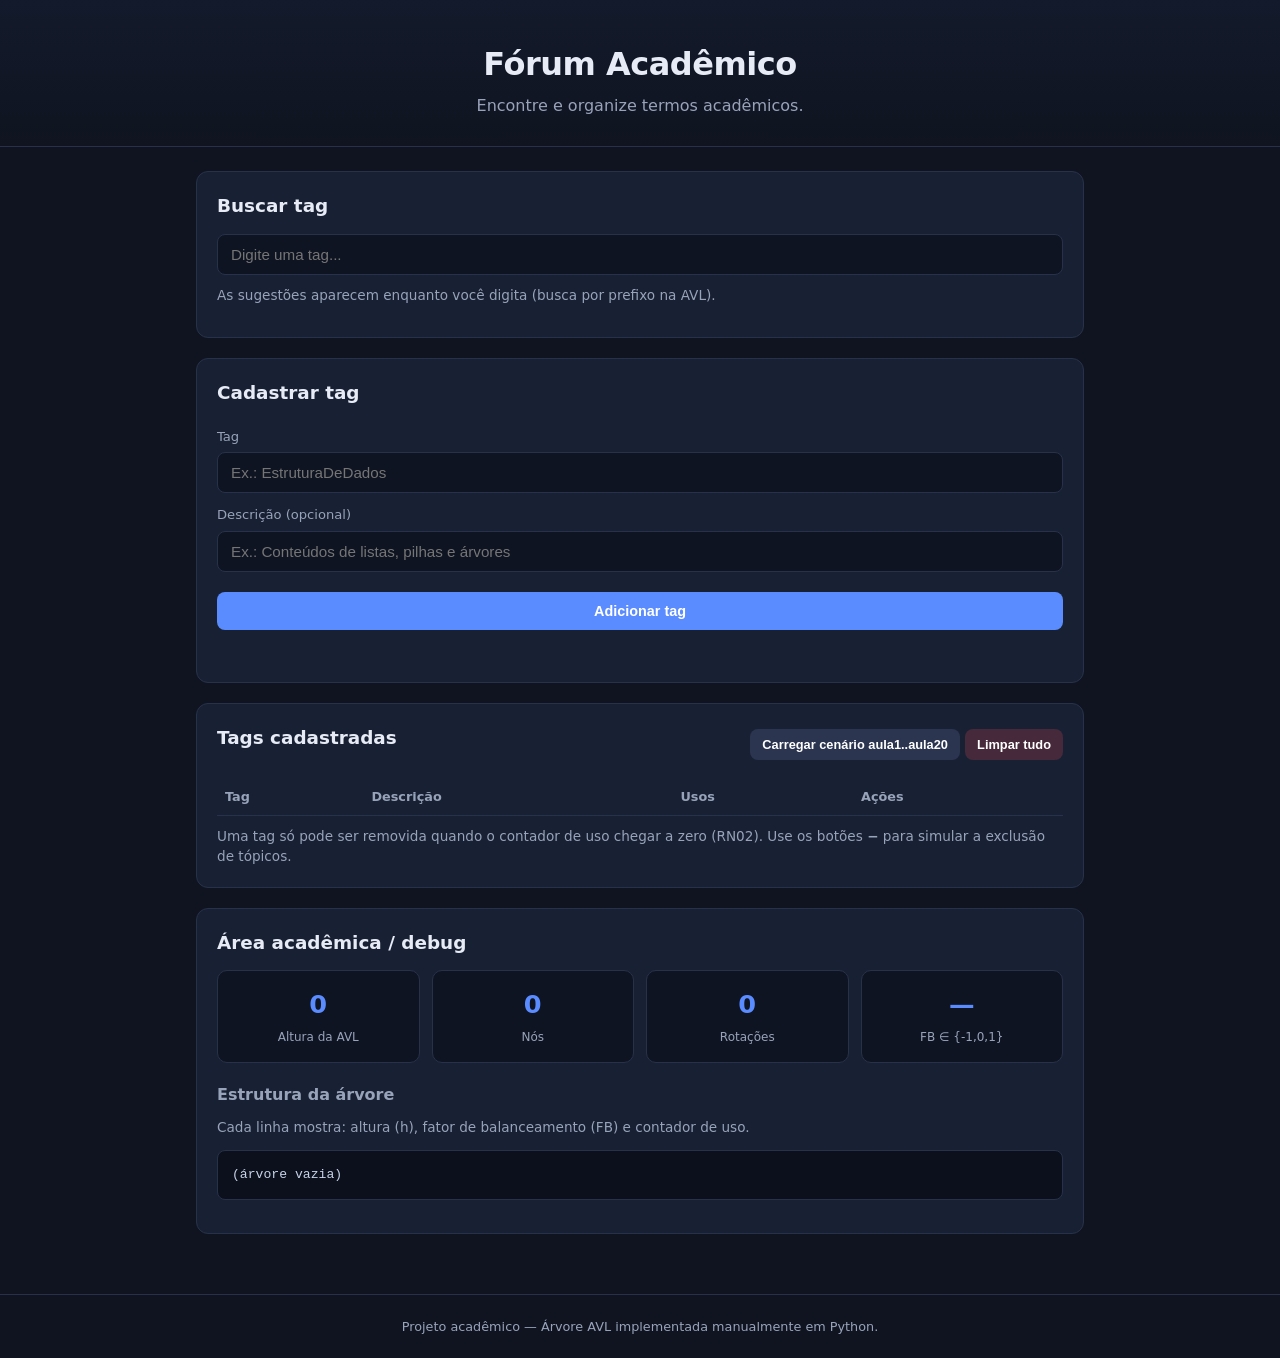
==== frontend/index.html @ 2630b3fe "feat: versão inicial do projeto" ====
<!DOCTYPE html>
<html lang="pt-BR">
<head>
  <meta charset="UTF-8">
  <meta name="viewport" content="width=device-width, initial-scale=1.0">
  <title>Fórum Acadêmico — Dicionário de Tags (AVL)</title>
  <link rel="stylesheet" href="css/style.css">
</head>
<body>

  <header class="cabecalho">
    <h1>Fórum Acadêmico</h1>
    <p class="subtitulo">Encontre e organize termos acadêmicos.</p>
  </header>

  <main class="conteudo">

    <!-- ===================== BUSCA / AUTOCOMPLETAÇÃO (RF05) ===================== -->
    <section class="cartao">
      <h2>Buscar tag</h2>
      <div class="campo-busca">
        <input type="text" id="campo-busca" placeholder="Digite uma tag..." autocomplete="off">
        <ul id="sugestoes" class="sugestoes"></ul>
      </div>
      <p class="dica">As sugestões aparecem enquanto você digita (busca por prefixo na AVL).</p>
      <div id="resultado-busca" class="resultado"></div>
    </section>

    <!-- ===================== CADASTRO (RF01) ===================== -->
    <section class="cartao">
      <h2>Cadastrar tag</h2>
      <div class="formulario">
        <label for="campo-tag">Tag</label>
        <input type="text" id="campo-tag" placeholder="Ex.: EstruturaDeDados">

        <label for="campo-descricao">Descrição (opcional)</label>
        <input type="text" id="campo-descricao" placeholder="Ex.: Conteúdos de listas, pilhas e árvores">

        <button id="btn-adicionar">Adicionar tag</button>
      </div>
      <div id="aviso" class="aviso"></div>
    </section>

    <!-- ===================== LISTAGEM (RF06 / RF07) ===================== -->
    <section class="cartao">
      <div class="linha-titulo">
        <h2>Tags cadastradas</h2>
        <div class="botoes-demo">
          <button id="btn-cenario" class="secundario">Carregar cenário aula1..aula20</button>
          <button id="btn-limpar" class="perigo-suave">Limpar tudo</button>
        </div>
      </div>
      <table class="tabela">
        <thead>
          <tr>
            <th>Tag</th>
            <th>Descrição</th>
            <th>Usos</th>
            <th>Ações</th>
          </tr>
        </thead>
        <tbody id="corpo-tabela"></tbody>
      </table>
      <p class="dica">
        Uma tag só pode ser removida quando o contador de uso chegar a zero (RN02).
        Use os botões <strong>−</strong> para simular a exclusão de tópicos.
      </p>
    </section>

    <!-- ===================== ÁREA ACADÊMICA / DEBUG (RF09 / RF10) ===================== -->
    <section class="cartao debug">
      <h2>Área acadêmica / debug</h2>

      <div class="metricas">
        <div class="metrica"><span id="m-altura">0</span><small>Altura da AVL</small></div>
        <div class="metrica"><span id="m-nos">0</span><small>Nós</small></div>
        <div class="metrica"><span id="m-rotacoes">0</span><small>Rotações</small></div>
        <div class="metrica"><span id="m-balanceada">—</span><small>FB ∈ {-1,0,1}</small></div>
      </div>

      <h3>Estrutura da árvore</h3>
      <p class="dica">Cada linha mostra: altura (h), fator de balanceamento (FB) e contador de uso.</p>
      <pre id="arvore" class="arvore">(árvore vazia)</pre>
    </section>

  </main>

  <footer class="rodape">
    Projeto acadêmico — Árvore AVL implementada manualmente em Python.
  </footer>

  <script src="js/app.js"></script>
</body>
</html>
---- frontend/css/style.css ----
/* =========================================================================
   style.css — visual simples e moderno, sem framework.
   Mantido propositalmente em CSS puro para ser fácil de ler e modificar.
   ========================================================================= */

:root {
  --fundo: #0f1420;
  --cartao: #182033;
  --borda: #27324a;
  --texto: #e6ebf5;
  --texto-suave: #98a3ba;
  --destaque: #5b8cff;
  --ok: #3fbf7f;
  --alerta: #ffb65c;
  --erro: #ff6b6b;
}

* { box-sizing: border-box; }

body {
  margin: 0;
  background: var(--fundo);
  color: var(--texto);
  font-family: "Segoe UI", system-ui, -apple-system, Arial, sans-serif;
  line-height: 1.5;
}

/* ---------------- Cabeçalho ---------------- */
.cabecalho {
  padding: 40px 24px 28px;
  text-align: center;
  border-bottom: 1px solid var(--borda);
  background: linear-gradient(180deg, #131a2b, #0f1420);
}
.cabecalho h1 { margin: 0; font-size: 2rem; letter-spacing: -0.5px; }
.subtitulo { margin: 6px 0 0; color: var(--texto-suave); }

/* ---------------- Layout ---------------- */
.conteudo {
  max-width: 920px;
  margin: 0 auto;
  padding: 24px 16px 60px;
  display: flex;
  flex-direction: column;
  gap: 20px;
}

.cartao {
  background: var(--cartao);
  border: 1px solid var(--borda);
  border-radius: 12px;
  padding: 20px;
}
.cartao h2 { margin: 0 0 14px; font-size: 1.15rem; }
.cartao h3 { margin: 20px 0 6px; font-size: 1rem; color: var(--texto-suave); }

.linha-titulo {
  display: flex;
  justify-content: space-between;
  align-items: center;
  flex-wrap: wrap;
  gap: 10px;
}

.dica { color: var(--texto-suave); font-size: 0.85rem; margin: 10px 0 0; }

/* ---------------- Campos ---------------- */
input[type="text"] {
  width: 100%;
  padding: 11px 13px;
  border-radius: 8px;
  border: 1px solid var(--borda);
  background: #0e1422;
  color: var(--texto);
  font-size: 0.95rem;
}
input[type="text"]:focus { outline: 2px solid var(--destaque); border-color: transparent; }

.formulario { display: flex; flex-direction: column; gap: 6px; }
.formulario label { font-size: 0.82rem; color: var(--texto-suave); margin-top: 6px; }

button {
  margin-top: 14px;
  padding: 11px 16px;
  border: none;
  border-radius: 8px;
  background: var(--destaque);
  color: #fff;
  font-weight: 600;
  font-size: 0.9rem;
  cursor: pointer;
}
button:hover { filter: brightness(1.1); }
button.secundario { background: #2b3550; }
button.perigo-suave { background: #46293a; }

.botoes-demo button { margin-top: 0; font-size: 0.8rem; padding: 8px 12px; }

/* ---------------- Autocompletação ---------------- */
.campo-busca { position: relative; }

.sugestoes {
  list-style: none;
  margin: 4px 0 0;
  padding: 0;
  position: absolute;
  width: 100%;
  background: #0e1422;
  border: 1px solid var(--borda);
  border-radius: 8px;
  max-height: 240px;
  overflow-y: auto;
  z-index: 10;
  display: none;
}
.sugestoes.visivel { display: block; }
.sugestoes li {
  padding: 10px 13px;
  cursor: pointer;
  border-bottom: 1px solid #141b2c;
  font-size: 0.9rem;
}
.sugestoes li:last-child { border-bottom: none; }
.sugestoes li:hover { background: #1b2540; }
.sugestoes .contador { float: right; color: var(--texto-suave); font-size: 0.8rem; }

.resultado { margin-top: 12px; font-size: 0.9rem; }

/* ---------------- Tabela ---------------- */
.tabela { width: 100%; border-collapse: collapse; margin-top: 12px; font-size: 0.9rem; }
.tabela th, .tabela td {
  text-align: left;
  padding: 9px 8px;
  border-bottom: 1px solid var(--borda);
}
.tabela th { color: var(--texto-suave); font-weight: 600; font-size: 0.8rem; }
.tabela .acoes button {
  margin: 0 3px 0 0;
  padding: 4px 9px;
  font-size: 0.78rem;
  background: #243050;
}
.tabela .acoes .remover { background: #4a2233; }

/* ---------------- Debug ---------------- */
.metricas { display: flex; gap: 12px; flex-wrap: wrap; }
.metrica {
  flex: 1;
  min-width: 110px;
  background: #0e1422;
  border: 1px solid var(--borda);
  border-radius: 10px;
  padding: 14px;
  text-align: center;
}
.metrica span { display: block; font-size: 1.6rem; font-weight: 700; color: var(--destaque); }
.metrica small { color: var(--texto-suave); font-size: 0.75rem; }

.arvore {
  background: #0b101c;
  border: 1px solid var(--borda);
  border-radius: 8px;
  padding: 14px;
  overflow-x: auto;
  font-family: "Consolas", "Courier New", monospace;
  font-size: 0.82rem;
  color: #c8d3e8;
  white-space: pre;
  max-height: 420px;
}

/* ---------------- Avisos ---------------- */
.aviso { margin-top: 12px; font-size: 0.88rem; min-height: 20px; }
.aviso.ok { color: var(--ok); }
.aviso.erro { color: var(--erro); }
.aviso.info { color: var(--alerta); }

.rodape {
  text-align: center;
  padding: 22px;
  color: var(--texto-suave);
  font-size: 0.8rem;
  border-top: 1px solid var(--borda);
}
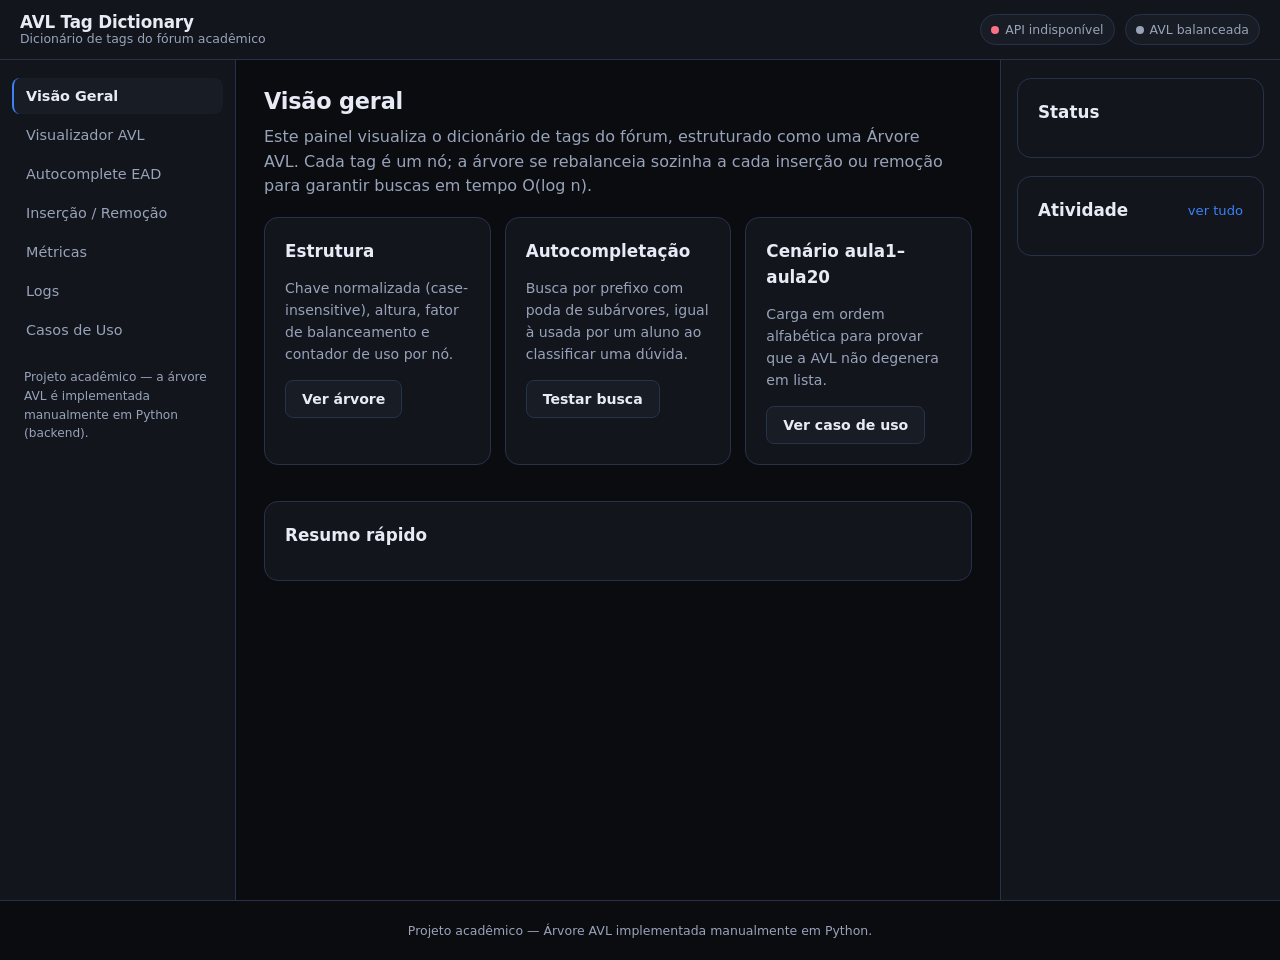
==== commit 2a128b13: "estado antes das melhorias visuais" ====
--- a/frontend/index.html
+++ b/frontend/index.html
@@ -3,92 +3,270 @@
 <head>
   <meta charset="UTF-8">
   <meta name="viewport" content="width=device-width, initial-scale=1.0">
-  <title>Fórum Acadêmico — Dicionário de Tags (AVL)</title>
+  <title>AVL Tag Dictionary — Fórum Acadêmico</title>
   <link rel="stylesheet" href="css/style.css">
 </head>
 <body>
 
+  <!-- ===================== HEADER ===================== -->
   <header class="cabecalho">
-    <h1>Fórum Acadêmico</h1>
-    <p class="subtitulo">Encontre e organize termos acadêmicos.</p>
+    <button id="btn-menu" class="botao-icone somente-mobile" aria-label="Abrir menu" aria-expanded="false" aria-controls="sidebar">
+      <span class="icone-menu"></span>
+    </button>
+
+    <div class="marca">
+      <span class="marca-titulo">AVL Tag Dictionary</span>
+      <span class="marca-subtitulo">Dicionário de tags do fórum acadêmico</span>
+    </div>
+
+    <div class="indicadores-cabecalho">
+      <span id="status-api" class="indicador" title="Conectividade com a API Flask">
+        <span class="ponto"></span> API
+      </span>
+      <span id="status-balanceamento" class="indicador" title="Fator de balanceamento de todos os nós">
+        <span class="ponto"></span> AVL balanceada
+      </span>
+    </div>
   </header>
 
-  <main class="conteudo">
-
-    <!-- ===================== BUSCA / AUTOCOMPLETAÇÃO (RF05) ===================== -->
-    <section class="cartao">
-      <h2>Buscar tag</h2>
-      <div class="campo-busca">
-        <input type="text" id="campo-busca" placeholder="Digite uma tag..." autocomplete="off">
-        <ul id="sugestoes" class="sugestoes"></ul>
+  <div class="corpo">
+
+    <!-- ===================== SIDEBAR ===================== -->
+    <nav id="sidebar" class="sidebar">
+      <ul class="menu-nav">
+        <li><button class="item-nav ativo" data-secao="visao-geral" aria-current="page">Visão Geral</button></li>
+        <li><button class="item-nav" data-secao="visualizador">Visualizador AVL</button></li>
+        <li><button class="item-nav" data-secao="autocomplete">Autocomplete EAD</button></li>
+        <li><button class="item-nav" data-secao="gerenciar">Inserção / Remoção</button></li>
+        <li><button class="item-nav" data-secao="metricas">Métricas</button></li>
+        <li><button class="item-nav" data-secao="logs">Logs</button></li>
+        <li><button class="item-nav" data-secao="casos-de-uso">Casos de Uso</button></li>
+      </ul>
+      <p class="nota-sidebar">Projeto acadêmico — a árvore AVL é implementada manualmente em Python (backend).</p>
+    </nav>
+
+    <!-- ===================== CONTEÚDO PRINCIPAL ===================== -->
+    <main class="conteudo">
+
+      <!-- ---------- VISÃO GERAL ---------- -->
+      <section id="secao-visao-geral" class="secao ativa" aria-labelledby="titulo-visao-geral">
+        <h1 id="titulo-visao-geral">Visão geral</h1>
+        <p class="texto-explicativo">
+          Este painel visualiza o dicionário de tags do fórum, estruturado como uma
+          Árvore AVL. Cada tag é um nó; a árvore se rebalanceia sozinha a cada
+          inserção ou remoção para garantir buscas em tempo O(log n).
+        </p>
+
+        <div class="grade-cartoes-resumo">
+          <article class="cartao cartao-resumo">
+            <h2>Estrutura</h2>
+            <p>Chave normalizada (case-insensitive), altura, fator de balanceamento e contador de uso por nó.</p>
+            <button class="botao secundario" data-ir-para="visualizador">Ver árvore</button>
+          </article>
+          <article class="cartao cartao-resumo">
+            <h2>Autocompletação</h2>
+            <p>Busca por prefixo com poda de subárvores, igual à usada por um aluno ao classificar uma dúvida.</p>
+            <button class="botao secundario" data-ir-para="autocomplete">Testar busca</button>
+          </article>
+          <article class="cartao cartao-resumo">
+            <h2>Cenário aula1–aula20</h2>
+            <p>Carga em ordem alfabética para provar que a AVL não degenera em lista.</p>
+            <button class="botao secundario" data-ir-para="casos-de-uso">Ver caso de uso</button>
+          </article>
+        </div>
+
+        <div class="cartao">
+          <h2>Resumo rápido</h2>
+          <div id="mini-metricas" class="mini-metricas"></div>
+        </div>
+      </section>
+
+      <!-- ---------- VISUALIZADOR AVL ---------- -->
+      <section id="secao-visualizador" class="secao" aria-labelledby="titulo-visualizador">
+        <h1 id="titulo-visualizador">Visualizador da Árvore AVL</h1>
+        <p class="texto-explicativo">
+          Passe o mouse sobre um nó para ver altura, fator de balanceamento e uso.
+          Uma rotação executada pelo backend aparece destacada logo abaixo da árvore.
+        </p>
+
+        <div class="cartao cartao-arvore">
+          <div class="cabecalho-cartao">
+            <h2>Árvore atual</h2>
+            <span id="aviso-rotacao" class="aviso-rotacao" hidden></span>
+          </div>
+          <div id="container-svg" class="container-svg" role="img" aria-label="Representação visual da árvore AVL">
+            <p class="estado-vazio">Carregando árvore…</p>
+          </div>
+          <div id="tooltip-no" class="tooltip-no" hidden></div>
+        </div>
+      </section>
+
+      <!-- ---------- AUTOCOMPLETE EAD ---------- -->
+      <section id="secao-autocomplete" class="secao" aria-labelledby="titulo-autocomplete">
+        <h1 id="titulo-autocomplete">Autocomplete EAD</h1>
+        <p class="texto-explicativo">Digite como um aluno classificando uma dúvida no fórum.</p>
+
+        <div class="cartao">
+          <label for="campo-busca">Digite uma tag para classificar sua dúvida</label>
+          <div class="campo-busca">
+            <input type="text" id="campo-busca" placeholder="Ex.: Estrutura de Da..." autocomplete="off" aria-describedby="dica-busca">
+            <ul id="sugestoes" class="sugestoes" role="listbox"></ul>
+          </div>
+          <p id="dica-busca" class="dica">Busca por prefixo, sem diferenciar maiúsculas/minúsculas. Tags com menos de 2 caracteres não são aceitas (RN04).</p>
+          <div id="resultado-busca" class="resultado" aria-live="polite"></div>
+        </div>
+      </section>
+
+      <!-- ---------- INSERÇÃO / REMOÇÃO ---------- -->
+      <section id="secao-gerenciar" class="secao" aria-labelledby="titulo-gerenciar">
+        <h1 id="titulo-gerenciar">Inserção e remoção de tags</h1>
+
+        <div class="cartao">
+          <h2>Adicionar tag</h2>
+          <div class="formulario">
+            <label for="campo-tag">Nome da tag</label>
+            <input type="text" id="campo-tag" placeholder="Ex.: EstruturaDeDados">
+
+            <label for="campo-descricao">Descrição (opcional)</label>
+            <input type="text" id="campo-descricao" placeholder="Ex.: Conteúdos de listas, pilhas e árvores">
+
+            <button id="btn-adicionar" class="botao">+ Inserir tag</button>
+          </div>
+          <div id="aviso" class="aviso" role="status"></div>
+        </div>
+
+        <div class="cartao">
+          <div class="cabecalho-cartao">
+            <h2>Tags cadastradas</h2>
+          </div>
+          <div class="tabela-scroll">
+            <table class="tabela">
+              <thead>
+                <tr>
+                  <th>Tag</th>
+                  <th>Descrição</th>
+                  <th>Uso</th>
+                  <th>Ações</th>
+                </tr>
+              </thead>
+              <tbody id="corpo-tabela"></tbody>
+            </table>
+          </div>
+          <p class="dica">Uma tag só pode ser removida quando o contador de uso chega a zero (RN02). Use <strong>+</strong> / <strong>−</strong> para simular associação a tópicos.</p>
+        </div>
+      </section>
+
+      <!-- ---------- MÉTRICAS ---------- -->
+      <section id="secao-metricas" class="secao" aria-labelledby="titulo-metricas">
+        <h1 id="titulo-metricas">Métricas de desempenho</h1>
+
+        <div class="cartao">
+          <div class="metricas" id="metricas-completas"></div>
+        </div>
+
+        <div class="cartao">
+          <h2>Rotações por tipo</h2>
+          <p class="texto-explicativo">
+            A API atual expõe apenas o total acumulado de rotações, sem distinguir o tipo (LL, RR, LR, RL).
+          </p>
+          <div class="metricas metricas-nd">
+            <div class="metrica"><span>N/D</span><small>LL</small></div>
+            <div class="metrica"><span>N/D</span><small>RR</small></div>
+            <div class="metrica"><span>N/D</span><small>LR</small></div>
+            <div class="metrica"><span>N/D</span><small>RL</small></div>
+          </div>
+        </div>
+      </section>
+
+      <!-- ---------- LOGS ---------- -->
+      <section id="secao-logs" class="secao" aria-labelledby="titulo-logs">
+        <h1 id="titulo-logs">Atividade recente</h1>
+        <div class="cartao">
+          <ul id="lista-logs" class="lista-logs" aria-live="polite"></ul>
+        </div>
+      </section>
+
+      <!-- ---------- CASOS DE USO ---------- -->
+      <section id="secao-casos-de-uso" class="secao" aria-labelledby="titulo-casos">
+        <h1 id="titulo-casos">Casos de uso</h1>
+
+        <div class="cartao">
+          <h2>Cenário obrigatório: aula1 → aula20</h2>
+          <p class="texto-explicativo">
+            Insere as tags "aula1" até "aula20" em ordem alfabética para demonstrar que a
+            árvore se rebalanceia e não degenera em uma lista encadeada.
+          </p>
+          <div class="botoes-linha">
+            <button id="btn-cenario" class="botao">Testar carga alfabética</button>
+            <button id="btn-limpar" class="botao perigo-suave">Limpar tudo</button>
+          </div>
+          <div id="resultado-cenario" class="resultado" aria-live="polite"></div>
+        </div>
+
+        <div class="cartao">
+          <h2>BST comum × Árvore AVL</h2>
+          <div class="comparacao">
+            <div class="comparacao-coluna">
+              <h3>BST comum</h3>
+              <p>Pode degenerar em uma lista encadeada quando os dados são inseridos em ordem (ex.: aula1, aula2, aula3…), fazendo a busca cair para O(n).</p>
+            </div>
+            <div class="comparacao-coluna comparacao-destaque">
+              <h3>Árvore AVL</h3>
+              <p>Após cada inserção ou remoção, verifica o fator de balanceamento de baixo para cima e aplica rotações quando necessário, mantendo a altura em O(log n).</p>
+            </div>
+          </div>
+          <div class="metricas">
+            <div class="metrica"><span>O(log n)</span><small>Busca (teórica)</small></div>
+            <div class="metrica"><span>O(log n)</span><small>Inserção (teórica)</small></div>
+            <div class="metrica"><span>O(log n)</span><small>Remoção (teórica)</small></div>
+          </div>
+          <p class="dica">Complexidade teórica do algoritmo — não é um benchmark medido em tempo real.</p>
+        </div>
+
+        <div class="cartao">
+          <h2>Fator de balanceamento</h2>
+          <p class="texto-explicativo">FB = altura(subárvore esquerda) − altura(subárvore direita). Uma AVL válida mantém FB ∈ {−1, 0, 1} em todos os nós.</p>
+        </div>
+      </section>
+
+    </main>
+
+    <!-- ===================== PAINEL DIREITO ===================== -->
+    <aside class="painel-direito">
+      <div class="cartao">
+        <h2>Status</h2>
+        <div id="metricas-resumo" class="metricas metricas-compactas"></div>
       </div>
-      <p class="dica">As sugestões aparecem enquanto você digita (busca por prefixo na AVL).</p>
-      <div id="resultado-busca" class="resultado"></div>
-    </section>
-
-    <!-- ===================== CADASTRO (RF01) ===================== -->
-    <section class="cartao">
-      <h2>Cadastrar tag</h2>
-      <div class="formulario">
-        <label for="campo-tag">Tag</label>
-        <input type="text" id="campo-tag" placeholder="Ex.: EstruturaDeDados">
-
-        <label for="campo-descricao">Descrição (opcional)</label>
-        <input type="text" id="campo-descricao" placeholder="Ex.: Conteúdos de listas, pilhas e árvores">
-
-        <button id="btn-adicionar">Adicionar tag</button>
+      <div class="cartao">
+        <div class="cabecalho-cartao">
+          <h2>Atividade</h2>
+          <button class="link-secao" data-ir-para="logs">ver tudo</button>
+        </div>
+        <ul id="lista-logs-resumo" class="lista-logs lista-logs-compacta"></ul>
       </div>
-      <div id="aviso" class="aviso"></div>
-    </section>
-
-    <!-- ===================== LISTAGEM (RF06 / RF07) ===================== -->
-    <section class="cartao">
-      <div class="linha-titulo">
-        <h2>Tags cadastradas</h2>
-        <div class="botoes-demo">
-          <button id="btn-cenario" class="secundario">Carregar cenário aula1..aula20</button>
-          <button id="btn-limpar" class="perigo-suave">Limpar tudo</button>
-        </div>
+    </aside>
+
+  </div>
+
+  <!-- ===================== MODAL DE CONFIRMAÇÃO ===================== -->
+  <div id="modal-remover" class="modal-fundo" hidden>
+    <div class="modal-caixa" role="dialog" aria-modal="true" aria-labelledby="modal-titulo">
+      <h2 id="modal-titulo">Remover tag</h2>
+      <p id="modal-texto"></p>
+      <div class="botoes-linha">
+        <button id="modal-cancelar" class="botao secundario">Cancelar</button>
+        <button id="modal-confirmar" class="botao perigo-suave">Confirmar</button>
       </div>
-      <table class="tabela">
-        <thead>
-          <tr>
-            <th>Tag</th>
-            <th>Descrição</th>
-            <th>Usos</th>
-            <th>Ações</th>
-          </tr>
-        </thead>
-        <tbody id="corpo-tabela"></tbody>
-      </table>
-      <p class="dica">
-        Uma tag só pode ser removida quando o contador de uso chegar a zero (RN02).
-        Use os botões <strong>−</strong> para simular a exclusão de tópicos.
-      </p>
-    </section>
-
-    <!-- ===================== ÁREA ACADÊMICA / DEBUG (RF09 / RF10) ===================== -->
-    <section class="cartao debug">
-      <h2>Área acadêmica / debug</h2>
-
-      <div class="metricas">
-        <div class="metrica"><span id="m-altura">0</span><small>Altura da AVL</small></div>
-        <div class="metrica"><span id="m-nos">0</span><small>Nós</small></div>
-        <div class="metrica"><span id="m-rotacoes">0</span><small>Rotações</small></div>
-        <div class="metrica"><span id="m-balanceada">—</span><small>FB ∈ {-1,0,1}</small></div>
-      </div>
-
-      <h3>Estrutura da árvore</h3>
-      <p class="dica">Cada linha mostra: altura (h), fator de balanceamento (FB) e contador de uso.</p>
-      <pre id="arvore" class="arvore">(árvore vazia)</pre>
-    </section>
-
-  </main>
+    </div>
+  </div>
 
   <footer class="rodape">
     Projeto acadêmico — Árvore AVL implementada manualmente em Python.
   </footer>
 
+  <script src="js/api.js"></script>
+  <script src="js/arvore.js"></script>
+  <script src="js/logs.js"></script>
   <script src="js/app.js"></script>
 </body>
-</html>
+</html>
--- a/frontend/css/style.css
+++ b/frontend/css/style.css
@@ -1,184 +1,456 @@
-/* =========================================================================
-   style.css — visual simples e moderno, sem framework.
-   Mantido propositalmente em CSS puro para ser fácil de ler e modificar.
-   ========================================================================= */
+/* =============================================================================
+   style.css — dashboard acadêmico para o visualizador da Árvore AVL.
+   CSS puro, sem framework, para manter a stack do projeto original.
+   ============================================================================= */
 
 :root {
-  --fundo: #0f1420;
-  --cartao: #182033;
-  --borda: #27324a;
-  --texto: #e6ebf5;
-  --texto-suave: #98a3ba;
-  --destaque: #5b8cff;
-  --ok: #3fbf7f;
-  --alerta: #ffb65c;
-  --erro: #ff6b6b;
+  --bg: #0B0C10;
+  --panel: #12151C;
+  --panel-alt: #181C24;
+  --border: #27324A;
+  --text: #E8EBF5;
+  --text-soft: #98A3BA;
+  --blue: #3B82F6;
+  --blue-dark: #1D4ED8;
+  --cyan: #22D3EE;
+  --green: #34D399;
+  --yellow: #FBBF24;
+  --red: #FB7185;
+
+  --raio: 10px;
+  --raio-grande: 14px;
+  --largura-sidebar: 236px;
+  --largura-painel-direito: 280px;
+  --altura-cabecalho: 60px;
 }
 
 * { box-sizing: border-box; }
+
+html { scroll-behavior: smooth; }
 
 body {
   margin: 0;
-  background: var(--fundo);
-  color: var(--texto);
+  background: var(--bg);
+  color: var(--text);
   font-family: "Segoe UI", system-ui, -apple-system, Arial, sans-serif;
-  line-height: 1.5;
+  line-height: 1.55;
+}
+
+code, .fonte-tecnica, .metrica span, .tabela td:first-child strong {
+  font-family: ui-monospace, "Cascadia Code", "Consolas", "SFMono-Regular", monospace;
+}
+
+button { font-family: inherit; }
+
+a, button { color: inherit; }
+
+:focus-visible {
+  outline: 2px solid var(--cyan);
+  outline-offset: 2px;
 }
 
 /* ---------------- Cabeçalho ---------------- */
 .cabecalho {
-  padding: 40px 24px 28px;
-  text-align: center;
-  border-bottom: 1px solid var(--borda);
-  background: linear-gradient(180deg, #131a2b, #0f1420);
-}
-.cabecalho h1 { margin: 0; font-size: 2rem; letter-spacing: -0.5px; }
-.subtitulo { margin: 6px 0 0; color: var(--texto-suave); }
-
-/* ---------------- Layout ---------------- */
-.conteudo {
-  max-width: 920px;
-  margin: 0 auto;
-  padding: 24px 16px 60px;
-  display: flex;
-  flex-direction: column;
-  gap: 20px;
-}
+  height: var(--altura-cabecalho);
+  display: flex;
+  align-items: center;
+  gap: 16px;
+  padding: 0 20px;
+  border-bottom: 1px solid var(--border);
+  background: var(--panel);
+  position: sticky;
+  top: 0;
+  z-index: 20;
+}
+
+.marca { display: flex; flex-direction: column; line-height: 1.2; }
+.marca-titulo { font-size: 1.05rem; font-weight: 700; letter-spacing: -0.2px; }
+.marca-subtitulo { font-size: 0.78rem; color: var(--text-soft); }
+
+.indicadores-cabecalho { margin-left: auto; display: flex; gap: 10px; }
+
+.indicador {
+  display: inline-flex;
+  align-items: center;
+  gap: 6px;
+  font-size: 0.78rem;
+  color: var(--text-soft);
+  background: var(--panel-alt);
+  border: 1px solid var(--border);
+  padding: 5px 10px;
+  border-radius: 999px;
+}
+.indicador .ponto {
+  width: 8px; height: 8px; border-radius: 50%;
+  background: var(--text-soft);
+  transition: background 0.2s;
+}
+.indicador.ok .ponto { background: var(--green); }
+.indicador.erro .ponto { background: var(--red); }
+.indicador.alerta .ponto { background: var(--yellow); }
+
+.botao-icone {
+  border: 1px solid var(--border);
+  background: var(--panel-alt);
+  border-radius: 8px;
+  width: 36px; height: 36px;
+  display: none;
+  align-items: center;
+  justify-content: center;
+  cursor: pointer;
+}
+.icone-menu, .icone-menu::before, .icone-menu::after {
+  content: ""; display: block; width: 18px; height: 2px; background: var(--text);
+  position: relative;
+}
+.icone-menu::before { content: ""; position: absolute; top: -6px; width: 18px; height: 2px; background: var(--text); }
+.icone-menu::after { content: ""; position: absolute; top: 6px; width: 18px; height: 2px; background: var(--text); }
+
+/* ---------------- Layout geral ---------------- */
+.corpo {
+  display: grid;
+  grid-template-columns: var(--largura-sidebar) 1fr var(--largura-painel-direito);
+  min-height: calc(100vh - var(--altura-cabecalho));
+}
+
+/* ---------------- Sidebar ---------------- */
+.sidebar {
+  border-right: 1px solid var(--border);
+  background: var(--panel);
+  padding: 18px 12px;
+  position: sticky;
+  top: var(--altura-cabecalho);
+  align-self: start;
+  height: calc(100vh - var(--altura-cabecalho));
+  overflow-y: auto;
+}
+.menu-nav { list-style: none; margin: 0; padding: 0; display: flex; flex-direction: column; gap: 3px; }
+.item-nav {
+  width: 100%;
+  text-align: left;
+  padding: 10px 12px;
+  border: none;
+  background: transparent;
+  color: var(--text-soft);
+  border-radius: 8px;
+  font-size: 0.9rem;
+  cursor: pointer;
+  border-left: 2px solid transparent;
+}
+.item-nav:hover { background: var(--panel-alt); color: var(--text); }
+.item-nav.ativo {
+  background: var(--panel-alt);
+  color: var(--text);
+  border-left: 2px solid var(--blue);
+  font-weight: 600;
+}
+.nota-sidebar { color: var(--text-soft); font-size: 0.76rem; padding: 12px; margin-top: 8px; }
+
+/* ---------------- Conteúdo central ---------------- */
+.conteudo { padding: 24px 28px 60px; min-width: 0; }
+.secao { display: none; }
+.secao.ativa { display: block; }
+.secao h1 { font-size: 1.4rem; margin: 0 0 6px; letter-spacing: -0.2px; }
+.texto-explicativo { color: var(--text-soft); max-width: 68ch; margin: 0 0 18px; }
 
 .cartao {
-  background: var(--cartao);
-  border: 1px solid var(--borda);
-  border-radius: 12px;
+  background: var(--panel);
+  border: 1px solid var(--border);
+  border-radius: var(--raio-grande);
   padding: 20px;
-}
-.cartao h2 { margin: 0 0 14px; font-size: 1.15rem; }
-.cartao h3 { margin: 20px 0 6px; font-size: 1rem; color: var(--texto-suave); }
-
-.linha-titulo {
+  margin-bottom: 18px;
+}
+.cartao h2 { margin: 0 0 12px; font-size: 1.05rem; }
+.cartao h3 { margin: 0 0 6px; font-size: 0.95rem; }
+
+.cabecalho-cartao {
   display: flex;
   justify-content: space-between;
   align-items: center;
   flex-wrap: wrap;
   gap: 10px;
-}
-
-.dica { color: var(--texto-suave); font-size: 0.85rem; margin: 10px 0 0; }
-
-/* ---------------- Campos ---------------- */
+  margin-bottom: 12px;
+}
+.cabecalho-cartao h2 { margin: 0; }
+
+.link-secao {
+  background: none;
+  border: none;
+  color: var(--blue);
+  font-size: 0.82rem;
+  cursor: pointer;
+  padding: 0;
+}
+
+.grade-cartoes-resumo {
+  display: grid;
+  grid-template-columns: repeat(auto-fit, minmax(220px, 1fr));
+  gap: 14px;
+  margin-bottom: 18px;
+}
+.cartao-resumo p { color: var(--text-soft); font-size: 0.88rem; min-height: 44px; }
+
+/* ---------------- Botões ---------------- */
+.botao {
+  padding: 10px 16px;
+  border: none;
+  border-radius: 8px;
+  background: var(--blue);
+  color: #fff;
+  font-weight: 600;
+  font-size: 0.88rem;
+  cursor: pointer;
+  transition: filter 0.15s, transform 0.1s;
+}
+.botao:hover { filter: brightness(1.1); }
+.botao:active { transform: translateY(1px); }
+.botao.secundario { background: var(--panel-alt); color: var(--text); border: 1px solid var(--border); }
+.botao.perigo-suave { background: #3a2230; color: var(--red); border: 1px solid #4a2233; }
+.botoes-linha { display: flex; gap: 10px; flex-wrap: wrap; margin-top: 6px; }
+
+/* ---------------- Formulários ---------------- */
+label { font-size: 0.82rem; color: var(--text-soft); display: block; margin: 10px 0 5px; }
 input[type="text"] {
   width: 100%;
-  padding: 11px 13px;
-  border-radius: 8px;
-  border: 1px solid var(--borda);
-  background: #0e1422;
-  color: var(--texto);
-  font-size: 0.95rem;
-}
-input[type="text"]:focus { outline: 2px solid var(--destaque); border-color: transparent; }
-
-.formulario { display: flex; flex-direction: column; gap: 6px; }
-.formulario label { font-size: 0.82rem; color: var(--texto-suave); margin-top: 6px; }
-
-button {
-  margin-top: 14px;
-  padding: 11px 16px;
-  border: none;
-  border-radius: 8px;
-  background: var(--destaque);
-  color: #fff;
-  font-weight: 600;
-  font-size: 0.9rem;
-  cursor: pointer;
-}
-button:hover { filter: brightness(1.1); }
-button.secundario { background: #2b3550; }
-button.perigo-suave { background: #46293a; }
-
-.botoes-demo button { margin-top: 0; font-size: 0.8rem; padding: 8px 12px; }
+  padding: 10px 12px;
+  border-radius: 8px;
+  border: 1px solid var(--border);
+  background: var(--panel-alt);
+  color: var(--text);
+  font-size: 0.92rem;
+}
+input[type="text"]:focus { outline: 2px solid var(--cyan); border-color: transparent; }
+.formulario { display: flex; flex-direction: column; }
+.formulario .botao { margin-top: 14px; align-self: flex-start; }
+
+.dica { color: var(--text-soft); font-size: 0.82rem; margin: 10px 0 0; }
 
 /* ---------------- Autocompletação ---------------- */
 .campo-busca { position: relative; }
-
 .sugestoes {
   list-style: none;
   margin: 4px 0 0;
   padding: 0;
   position: absolute;
   width: 100%;
-  background: #0e1422;
-  border: 1px solid var(--borda);
-  border-radius: 8px;
-  max-height: 240px;
+  background: var(--panel-alt);
+  border: 1px solid var(--border);
+  border-radius: 8px;
+  max-height: 260px;
   overflow-y: auto;
   z-index: 10;
   display: none;
 }
-.sugestoes.visivel { display: block; }
+.sugestoes.visivel { display: block; animation: aparecer 0.12s ease-out; }
 .sugestoes li {
   padding: 10px 13px;
   cursor: pointer;
-  border-bottom: 1px solid #141b2c;
+  border-bottom: 1px solid var(--border);
   font-size: 0.9rem;
+  display: flex;
+  justify-content: space-between;
 }
 .sugestoes li:last-child { border-bottom: none; }
-.sugestoes li:hover { background: #1b2540; }
-.sugestoes .contador { float: right; color: var(--texto-suave); font-size: 0.8rem; }
-
-.resultado { margin-top: 12px; font-size: 0.9rem; }
+.sugestoes li:hover, .sugestoes li:focus { background: #1b2540; }
+.sugestoes mark { background: rgba(59, 130, 246, 0.28); color: var(--cyan); border-radius: 3px; }
+.sugestoes .contador { color: var(--text-soft); font-size: 0.8rem; white-space: nowrap; }
+.sugestoes .sem-resultado { color: var(--text-soft); cursor: default; }
+
+@keyframes aparecer { from { opacity: 0; transform: translateY(-4px); } to { opacity: 1; transform: translateY(0); } }
+
+.resultado { margin-top: 12px; font-size: 0.9rem; min-height: 20px; }
 
 /* ---------------- Tabela ---------------- */
-.tabela { width: 100%; border-collapse: collapse; margin-top: 12px; font-size: 0.9rem; }
-.tabela th, .tabela td {
-  text-align: left;
-  padding: 9px 8px;
-  border-bottom: 1px solid var(--borda);
-}
-.tabela th { color: var(--texto-suave); font-weight: 600; font-size: 0.8rem; }
+.tabela-scroll { overflow-x: auto; }
+.tabela { width: 100%; border-collapse: collapse; font-size: 0.88rem; min-width: 420px; }
+.tabela th, .tabela td { text-align: left; padding: 10px 8px; border-bottom: 1px solid var(--border); }
+.tabela th { color: var(--text-soft); font-weight: 600; font-size: 0.78rem; }
 .tabela .acoes button {
   margin: 0 3px 0 0;
-  padding: 4px 9px;
+  padding: 5px 10px;
   font-size: 0.78rem;
-  background: #243050;
-}
-.tabela .acoes .remover { background: #4a2233; }
-
-/* ---------------- Debug ---------------- */
+  background: var(--panel-alt);
+  border: 1px solid var(--border);
+  border-radius: 6px;
+  cursor: pointer;
+}
+.tabela .acoes .remover { background: #3a2230; border-color: #4a2233; color: var(--red); }
+
+/* ---------------- Métricas ---------------- */
 .metricas { display: flex; gap: 12px; flex-wrap: wrap; }
 .metrica {
   flex: 1;
   min-width: 110px;
-  background: #0e1422;
-  border: 1px solid var(--borda);
-  border-radius: 10px;
+  background: var(--panel-alt);
+  border: 1px solid var(--border);
+  border-radius: var(--raio);
   padding: 14px;
   text-align: center;
 }
-.metrica span { display: block; font-size: 1.6rem; font-weight: 700; color: var(--destaque); }
-.metrica small { color: var(--texto-suave); font-size: 0.75rem; }
-
-.arvore {
+.metrica span { display: block; font-size: 1.5rem; font-weight: 700; color: var(--cyan); }
+.metrica small { color: var(--text-soft); font-size: 0.74rem; }
+.metricas-nd .metrica span { color: var(--text-soft); }
+.metricas-compactas .metrica { min-width: 90px; padding: 10px; }
+.metricas-compactas .metrica span { font-size: 1.15rem; }
+
+.mini-metricas { display: flex; gap: 12px; flex-wrap: wrap; }
+
+/* ---------------- Visualizador AVL ---------------- */
+.cartao-arvore { position: relative; }
+.container-svg {
+  width: 100%;
+  min-height: 320px;
+  overflow: auto;
   background: #0b101c;
-  border: 1px solid var(--borda);
-  border-radius: 8px;
+  border: 1px solid var(--border);
+  border-radius: var(--raio);
+  display: flex;
+  align-items: center;
+  justify-content: center;
+}
+.estado-vazio { color: var(--text-soft); font-size: 0.9rem; }
+
+.aviso-rotacao {
+  font-size: 0.8rem;
+  color: var(--yellow);
+  background: rgba(251, 191, 36, 0.12);
+  border: 1px solid rgba(251, 191, 36, 0.35);
+  padding: 4px 10px;
+  border-radius: 999px;
+}
+
+.no-avl circle {
+  fill: var(--panel-alt);
+  stroke: var(--border);
+  stroke-width: 1.5;
+  transition: stroke 0.25s, fill 0.25s;
+}
+.no-avl text { fill: var(--text); font-size: 12px; font-family: ui-monospace, "Consolas", monospace; }
+.no-avl .fb-texto { fill: var(--text-soft); font-size: 9px; }
+.no-avl:hover circle, .no-avl.em-foco circle { stroke: var(--cyan); stroke-width: 2.5; }
+.no-avl.novo circle { animation: entrada-no 0.5s ease-out; }
+.no-avl.no-caminho circle { stroke: var(--blue); stroke-width: 2.5; }
+.aresta-avl { stroke: var(--border); stroke-width: 1.5; }
+.aresta-avl.no-caminho { stroke: var(--blue); }
+
+@keyframes entrada-no {
+  from { transform: scale(0.4); opacity: 0; }
+  to { transform: scale(1); opacity: 1; }
+}
+.no-avl.rebalanceando circle { animation: pulso-rebalanceio 0.9s ease-in-out; }
+@keyframes pulso-rebalanceio {
+  0% { stroke: var(--yellow); stroke-width: 3; }
+  100% { stroke: var(--border); stroke-width: 1.5; }
+}
+
+.tooltip-no {
+  position: absolute;
+  background: var(--panel-alt);
+  border: 1px solid var(--border);
+  border-radius: 8px;
+  padding: 10px 12px;
+  font-size: 0.8rem;
+  pointer-events: none;
+  box-shadow: 0 8px 24px rgba(0,0,0,0.35);
+  max-width: 220px;
+  z-index: 30;
+}
+.tooltip-no strong { color: var(--cyan); }
+.tooltip-no dl { margin: 6px 0 0; display: grid; grid-template-columns: auto 1fr; gap: 2px 8px; }
+.tooltip-no dt { color: var(--text-soft); }
+
+/* ---------------- Comparação BST × AVL ---------------- */
+.comparacao { display: grid; grid-template-columns: 1fr 1fr; gap: 14px; margin-bottom: 14px; }
+.comparacao-coluna {
+  border: 1px solid var(--border);
+  border-radius: var(--raio);
   padding: 14px;
-  overflow-x: auto;
-  font-family: "Consolas", "Courier New", monospace;
-  font-size: 0.82rem;
-  color: #c8d3e8;
-  white-space: pre;
-  max-height: 420px;
-}
-
-/* ---------------- Avisos ---------------- */
+  background: var(--panel-alt);
+}
+.comparacao-coluna p { color: var(--text-soft); font-size: 0.88rem; margin: 0; }
+.comparacao-destaque { border-color: var(--blue-dark); }
+.comparacao-destaque h3 { color: var(--cyan); }
+
+/* ---------------- Logs ---------------- */
+.lista-logs { list-style: none; margin: 0; padding: 0; display: flex; flex-direction: column; gap: 8px; max-height: 480px; overflow-y: auto; }
+.lista-logs li {
+  display: flex;
+  gap: 10px;
+  font-size: 0.85rem;
+  padding: 8px 0;
+  border-bottom: 1px solid var(--border);
+}
+.lista-logs li:last-child { border-bottom: none; }
+.log-hora { color: var(--text-soft); font-size: 0.76rem; white-space: nowrap; min-width: 62px; }
+.log-icone { width: 16px; text-align: center; }
+.log-ok .log-icone { color: var(--green); }
+.log-erro .log-icone { color: var(--red); }
+.log-info .log-icone { color: var(--yellow); }
+.lista-logs-compacta { max-height: 220px; }
+
+/* ---------------- Avisos inline ---------------- */
 .aviso { margin-top: 12px; font-size: 0.88rem; min-height: 20px; }
-.aviso.ok { color: var(--ok); }
-.aviso.erro { color: var(--erro); }
-.aviso.info { color: var(--alerta); }
-
-.rodape {
-  text-align: center;
+.aviso.ok { color: var(--green); }
+.aviso.erro { color: var(--red); }
+.aviso.info { color: var(--yellow); }
+
+/* ---------------- Painel direito ---------------- */
+.painel-direito {
+  border-left: 1px solid var(--border);
+  padding: 18px 16px;
+  background: var(--panel);
+}
+
+/* ---------------- Modal ---------------- */
+.modal-fundo {
+  position: fixed;
+  inset: 0;
+  background: rgba(4, 6, 12, 0.6);
+  display: flex;
+  align-items: center;
+  justify-content: center;
+  z-index: 50;
+}
+.modal-fundo[hidden] { display: none; }
+.modal-caixa {
+  background: var(--panel);
+  border: 1px solid var(--border);
+  border-radius: var(--raio-grande);
   padding: 22px;
-  color: var(--texto-suave);
-  font-size: 0.8rem;
-  border-top: 1px solid var(--borda);
-}
+  max-width: 340px;
+  width: 90%;
+}
+.modal-caixa h2 { margin: 0 0 8px; font-size: 1.05rem; }
+.modal-caixa p { color: var(--text-soft); font-size: 0.9rem; }
+
+/* ---------------- Rodapé ---------------- */
+.rodape { text-align: center; padding: 20px; color: var(--text-soft); font-size: 0.78rem; border-top: 1px solid var(--border); }
+
+/* ---------------- Responsividade ---------------- */
+@media (max-width: 1080px) {
+  .corpo { grid-template-columns: var(--largura-sidebar) 1fr; }
+  .painel-direito { grid-column: 1 / -1; border-left: none; border-top: 1px solid var(--border); }
+}
+
+@media (max-width: 760px) {
+  .botao-icone { display: flex; }
+  .corpo { grid-template-columns: 1fr; }
+  .sidebar {
+    position: fixed;
+    left: 0; top: var(--altura-cabecalho);
+    width: 240px;
+    height: calc(100vh - var(--altura-cabecalho));
+    transform: translateX(-100%);
+    transition: transform 0.2s ease;
+    z-index: 40;
+    box-shadow: 12px 0 24px rgba(0,0,0,0.35);
+  }
+  .sidebar.aberta { transform: translateX(0); }
+  .conteudo { padding: 18px 16px 48px; }
+  .comparacao { grid-template-columns: 1fr; }
+  .indicadores-cabecalho .indicador span:not(.ponto) { display: none; }
+}
+
+@media (prefers-reduced-motion: reduce) {
+  * { animation-duration: 0.001ms !important; transition-duration: 0.001ms !important; }
+}
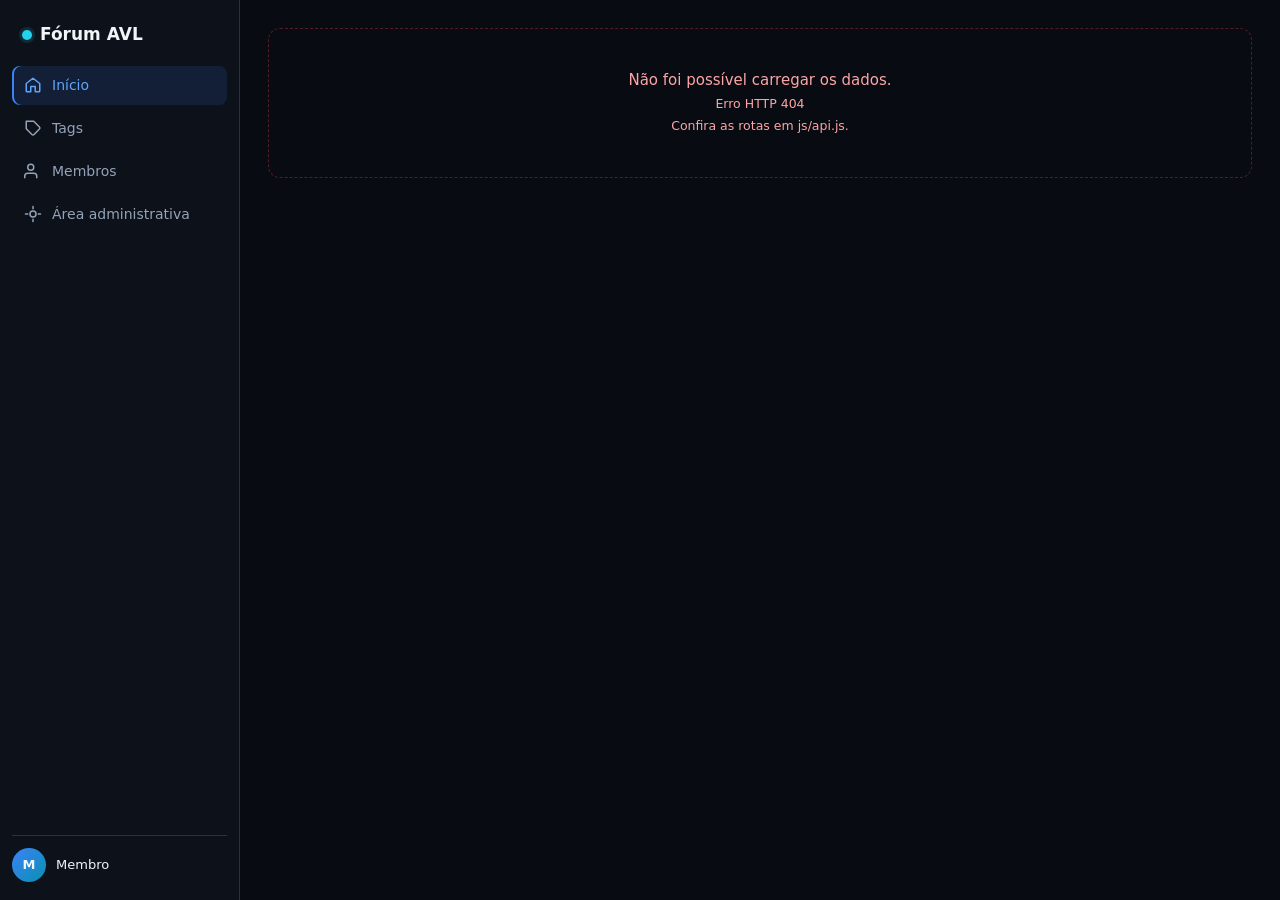
==== commit 43b5e966: "Alterações no front e adição de pagina de adm" ====
--- a/frontend/index.html
+++ b/frontend/index.html
@@ -1,272 +1,3 @@
-<!DOCTYPE html>
-<html lang="pt-BR">
-<head>
-  <meta charset="UTF-8">
-  <meta name="viewport" content="width=device-width, initial-scale=1.0">
-  <title>AVL Tag Dictionary — Fórum Acadêmico</title>
-  <link rel="stylesheet" href="css/style.css">
-</head>
-<body>
-
-  <!-- ===================== HEADER ===================== -->
-  <header class="cabecalho">
-    <button id="btn-menu" class="botao-icone somente-mobile" aria-label="Abrir menu" aria-expanded="false" aria-controls="sidebar">
-      <span class="icone-menu"></span>
-    </button>
-
-    <div class="marca">
-      <span class="marca-titulo">AVL Tag Dictionary</span>
-      <span class="marca-subtitulo">Dicionário de tags do fórum acadêmico</span>
-    </div>
-
-    <div class="indicadores-cabecalho">
-      <span id="status-api" class="indicador" title="Conectividade com a API Flask">
-        <span class="ponto"></span> API
-      </span>
-      <span id="status-balanceamento" class="indicador" title="Fator de balanceamento de todos os nós">
-        <span class="ponto"></span> AVL balanceada
-      </span>
-    </div>
-  </header>
-
-  <div class="corpo">
-
-    <!-- ===================== SIDEBAR ===================== -->
-    <nav id="sidebar" class="sidebar">
-      <ul class="menu-nav">
-        <li><button class="item-nav ativo" data-secao="visao-geral" aria-current="page">Visão Geral</button></li>
-        <li><button class="item-nav" data-secao="visualizador">Visualizador AVL</button></li>
-        <li><button class="item-nav" data-secao="autocomplete">Autocomplete EAD</button></li>
-        <li><button class="item-nav" data-secao="gerenciar">Inserção / Remoção</button></li>
-        <li><button class="item-nav" data-secao="metricas">Métricas</button></li>
-        <li><button class="item-nav" data-secao="logs">Logs</button></li>
-        <li><button class="item-nav" data-secao="casos-de-uso">Casos de Uso</button></li>
-      </ul>
-      <p class="nota-sidebar">Projeto acadêmico — a árvore AVL é implementada manualmente em Python (backend).</p>
-    </nav>
-
-    <!-- ===================== CONTEÚDO PRINCIPAL ===================== -->
-    <main class="conteudo">
-
-      <!-- ---------- VISÃO GERAL ---------- -->
-      <section id="secao-visao-geral" class="secao ativa" aria-labelledby="titulo-visao-geral">
-        <h1 id="titulo-visao-geral">Visão geral</h1>
-        <p class="texto-explicativo">
-          Este painel visualiza o dicionário de tags do fórum, estruturado como uma
-          Árvore AVL. Cada tag é um nó; a árvore se rebalanceia sozinha a cada
-          inserção ou remoção para garantir buscas em tempo O(log n).
-        </p>
-
-        <div class="grade-cartoes-resumo">
-          <article class="cartao cartao-resumo">
-            <h2>Estrutura</h2>
-            <p>Chave normalizada (case-insensitive), altura, fator de balanceamento e contador de uso por nó.</p>
-            <button class="botao secundario" data-ir-para="visualizador">Ver árvore</button>
-          </article>
-          <article class="cartao cartao-resumo">
-            <h2>Autocompletação</h2>
-            <p>Busca por prefixo com poda de subárvores, igual à usada por um aluno ao classificar uma dúvida.</p>
-            <button class="botao secundario" data-ir-para="autocomplete">Testar busca</button>
-          </article>
-          <article class="cartao cartao-resumo">
-            <h2>Cenário aula1–aula20</h2>
-            <p>Carga em ordem alfabética para provar que a AVL não degenera em lista.</p>
-            <button class="botao secundario" data-ir-para="casos-de-uso">Ver caso de uso</button>
-          </article>
-        </div>
-
-        <div class="cartao">
-          <h2>Resumo rápido</h2>
-          <div id="mini-metricas" class="mini-metricas"></div>
-        </div>
-      </section>
-
-      <!-- ---------- VISUALIZADOR AVL ---------- -->
-      <section id="secao-visualizador" class="secao" aria-labelledby="titulo-visualizador">
-        <h1 id="titulo-visualizador">Visualizador da Árvore AVL</h1>
-        <p class="texto-explicativo">
-          Passe o mouse sobre um nó para ver altura, fator de balanceamento e uso.
-          Uma rotação executada pelo backend aparece destacada logo abaixo da árvore.
-        </p>
-
-        <div class="cartao cartao-arvore">
-          <div class="cabecalho-cartao">
-            <h2>Árvore atual</h2>
-            <span id="aviso-rotacao" class="aviso-rotacao" hidden></span>
-          </div>
-          <div id="container-svg" class="container-svg" role="img" aria-label="Representação visual da árvore AVL">
-            <p class="estado-vazio">Carregando árvore…</p>
-          </div>
-          <div id="tooltip-no" class="tooltip-no" hidden></div>
-        </div>
-      </section>
-
-      <!-- ---------- AUTOCOMPLETE EAD ---------- -->
-      <section id="secao-autocomplete" class="secao" aria-labelledby="titulo-autocomplete">
-        <h1 id="titulo-autocomplete">Autocomplete EAD</h1>
-        <p class="texto-explicativo">Digite como um aluno classificando uma dúvida no fórum.</p>
-
-        <div class="cartao">
-          <label for="campo-busca">Digite uma tag para classificar sua dúvida</label>
-          <div class="campo-busca">
-            <input type="text" id="campo-busca" placeholder="Ex.: Estrutura de Da..." autocomplete="off" aria-describedby="dica-busca">
-            <ul id="sugestoes" class="sugestoes" role="listbox"></ul>
-          </div>
-          <p id="dica-busca" class="dica">Busca por prefixo, sem diferenciar maiúsculas/minúsculas. Tags com menos de 2 caracteres não são aceitas (RN04).</p>
-          <div id="resultado-busca" class="resultado" aria-live="polite"></div>
-        </div>
-      </section>
-
-      <!-- ---------- INSERÇÃO / REMOÇÃO ---------- -->
-      <section id="secao-gerenciar" class="secao" aria-labelledby="titulo-gerenciar">
-        <h1 id="titulo-gerenciar">Inserção e remoção de tags</h1>
-
-        <div class="cartao">
-          <h2>Adicionar tag</h2>
-          <div class="formulario">
-            <label for="campo-tag">Nome da tag</label>
-            <input type="text" id="campo-tag" placeholder="Ex.: EstruturaDeDados">
-
-            <label for="campo-descricao">Descrição (opcional)</label>
-            <input type="text" id="campo-descricao" placeholder="Ex.: Conteúdos de listas, pilhas e árvores">
-
-            <button id="btn-adicionar" class="botao">+ Inserir tag</button>
-          </div>
-          <div id="aviso" class="aviso" role="status"></div>
-        </div>
-
-        <div class="cartao">
-          <div class="cabecalho-cartao">
-            <h2>Tags cadastradas</h2>
-          </div>
-          <div class="tabela-scroll">
-            <table class="tabela">
-              <thead>
-                <tr>
-                  <th>Tag</th>
-                  <th>Descrição</th>
-                  <th>Uso</th>
-                  <th>Ações</th>
-                </tr>
-              </thead>
-              <tbody id="corpo-tabela"></tbody>
-            </table>
-          </div>
-          <p class="dica">Uma tag só pode ser removida quando o contador de uso chega a zero (RN02). Use <strong>+</strong> / <strong>−</strong> para simular associação a tópicos.</p>
-        </div>
-      </section>
-
-      <!-- ---------- MÉTRICAS ---------- -->
-      <section id="secao-metricas" class="secao" aria-labelledby="titulo-metricas">
-        <h1 id="titulo-metricas">Métricas de desempenho</h1>
-
-        <div class="cartao">
-          <div class="metricas" id="metricas-completas"></div>
-        </div>
-
-        <div class="cartao">
-          <h2>Rotações por tipo</h2>
-          <p class="texto-explicativo">
-            A API atual expõe apenas o total acumulado de rotações, sem distinguir o tipo (LL, RR, LR, RL).
-          </p>
-          <div class="metricas metricas-nd">
-            <div class="metrica"><span>N/D</span><small>LL</small></div>
-            <div class="metrica"><span>N/D</span><small>RR</small></div>
-            <div class="metrica"><span>N/D</span><small>LR</small></div>
-            <div class="metrica"><span>N/D</span><small>RL</small></div>
-          </div>
-        </div>
-      </section>
-
-      <!-- ---------- LOGS ---------- -->
-      <section id="secao-logs" class="secao" aria-labelledby="titulo-logs">
-        <h1 id="titulo-logs">Atividade recente</h1>
-        <div class="cartao">
-          <ul id="lista-logs" class="lista-logs" aria-live="polite"></ul>
-        </div>
-      </section>
-
-      <!-- ---------- CASOS DE USO ---------- -->
-      <section id="secao-casos-de-uso" class="secao" aria-labelledby="titulo-casos">
-        <h1 id="titulo-casos">Casos de uso</h1>
-
-        <div class="cartao">
-          <h2>Cenário obrigatório: aula1 → aula20</h2>
-          <p class="texto-explicativo">
-            Insere as tags "aula1" até "aula20" em ordem alfabética para demonstrar que a
-            árvore se rebalanceia e não degenera em uma lista encadeada.
-          </p>
-          <div class="botoes-linha">
-            <button id="btn-cenario" class="botao">Testar carga alfabética</button>
-            <button id="btn-limpar" class="botao perigo-suave">Limpar tudo</button>
-          </div>
-          <div id="resultado-cenario" class="resultado" aria-live="polite"></div>
-        </div>
-
-        <div class="cartao">
-          <h2>BST comum × Árvore AVL</h2>
-          <div class="comparacao">
-            <div class="comparacao-coluna">
-              <h3>BST comum</h3>
-              <p>Pode degenerar em uma lista encadeada quando os dados são inseridos em ordem (ex.: aula1, aula2, aula3…), fazendo a busca cair para O(n).</p>
-            </div>
-            <div class="comparacao-coluna comparacao-destaque">
-              <h3>Árvore AVL</h3>
-              <p>Após cada inserção ou remoção, verifica o fator de balanceamento de baixo para cima e aplica rotações quando necessário, mantendo a altura em O(log n).</p>
-            </div>
-          </div>
-          <div class="metricas">
-            <div class="metrica"><span>O(log n)</span><small>Busca (teórica)</small></div>
-            <div class="metrica"><span>O(log n)</span><small>Inserção (teórica)</small></div>
-            <div class="metrica"><span>O(log n)</span><small>Remoção (teórica)</small></div>
-          </div>
-          <p class="dica">Complexidade teórica do algoritmo — não é um benchmark medido em tempo real.</p>
-        </div>
-
-        <div class="cartao">
-          <h2>Fator de balanceamento</h2>
-          <p class="texto-explicativo">FB = altura(subárvore esquerda) − altura(subárvore direita). Uma AVL válida mantém FB ∈ {−1, 0, 1} em todos os nós.</p>
-        </div>
-      </section>
-
-    </main>
-
-    <!-- ===================== PAINEL DIREITO ===================== -->
-    <aside class="painel-direito">
-      <div class="cartao">
-        <h2>Status</h2>
-        <div id="metricas-resumo" class="metricas metricas-compactas"></div>
-      </div>
-      <div class="cartao">
-        <div class="cabecalho-cartao">
-          <h2>Atividade</h2>
-          <button class="link-secao" data-ir-para="logs">ver tudo</button>
-        </div>
-        <ul id="lista-logs-resumo" class="lista-logs lista-logs-compacta"></ul>
-      </div>
-    </aside>
-
-  </div>
-
-  <!-- ===================== MODAL DE CONFIRMAÇÃO ===================== -->
-  <div id="modal-remover" class="modal-fundo" hidden>
-    <div class="modal-caixa" role="dialog" aria-modal="true" aria-labelledby="modal-titulo">
-      <h2 id="modal-titulo">Remover tag</h2>
-      <p id="modal-texto"></p>
-      <div class="botoes-linha">
-        <button id="modal-cancelar" class="botao secundario">Cancelar</button>
-        <button id="modal-confirmar" class="botao perigo-suave">Confirmar</button>
-      </div>
-    </div>
-  </div>
-
-  <footer class="rodape">
-    Projeto acadêmico — Árvore AVL implementada manualmente em Python.
-  </footer>
-
-  <script src="js/api.js"></script>
-  <script src="js/arvore.js"></script>
-  <script src="js/logs.js"></script>
-  <script src="js/app.js"></script>
-</body>
-</html>+<!DOCTYPE html><html lang="pt-BR"><head><meta charset="UTF-8"><meta name="viewport" content="width=device-width,initial-scale=1"><title>Fórum AVL</title><link rel="stylesheet" href="css/style.css"></head>
+<body><button class="btn ghost burger" id="bg">☰</button><div class="app"><aside class="side" id="side"></aside><main id="view"></main></div><div class="tip" id="tip" style="display:none"></div>
+<script src="js/api.js"></script><script src="js/arvore.js"></script><script src="js/app.js"></script></body></html>
--- a/frontend/css/style.css
+++ b/frontend/css/style.css
@@ -1,456 +1,33 @@
-/* =============================================================================
-   style.css — dashboard acadêmico para o visualizador da Árvore AVL.
-   CSS puro, sem framework, para manter a stack do projeto original.
-   ============================================================================= */
-
-:root {
-  --bg: #0B0C10;
-  --panel: #12151C;
-  --panel-alt: #181C24;
-  --border: #27324A;
-  --text: #E8EBF5;
-  --text-soft: #98A3BA;
-  --blue: #3B82F6;
-  --blue-dark: #1D4ED8;
-  --cyan: #22D3EE;
-  --green: #34D399;
-  --yellow: #FBBF24;
-  --red: #FB7185;
-
-  --raio: 10px;
-  --raio-grande: 14px;
-  --largura-sidebar: 236px;
-  --largura-painel-direito: 280px;
-  --altura-cabecalho: 60px;
-}
-
-* { box-sizing: border-box; }
-
-html { scroll-behavior: smooth; }
-
-body {
-  margin: 0;
-  background: var(--bg);
-  color: var(--text);
-  font-family: "Segoe UI", system-ui, -apple-system, Arial, sans-serif;
-  line-height: 1.55;
-}
-
-code, .fonte-tecnica, .metrica span, .tabela td:first-child strong {
-  font-family: ui-monospace, "Cascadia Code", "Consolas", "SFMono-Regular", monospace;
-}
-
-button { font-family: inherit; }
-
-a, button { color: inherit; }
-
-:focus-visible {
-  outline: 2px solid var(--cyan);
-  outline-offset: 2px;
-}
-
-/* ---------------- Cabeçalho ---------------- */
-.cabecalho {
-  height: var(--altura-cabecalho);
-  display: flex;
-  align-items: center;
-  gap: 16px;
-  padding: 0 20px;
-  border-bottom: 1px solid var(--border);
-  background: var(--panel);
-  position: sticky;
-  top: 0;
-  z-index: 20;
-}
-
-.marca { display: flex; flex-direction: column; line-height: 1.2; }
-.marca-titulo { font-size: 1.05rem; font-weight: 700; letter-spacing: -0.2px; }
-.marca-subtitulo { font-size: 0.78rem; color: var(--text-soft); }
-
-.indicadores-cabecalho { margin-left: auto; display: flex; gap: 10px; }
-
-.indicador {
-  display: inline-flex;
-  align-items: center;
-  gap: 6px;
-  font-size: 0.78rem;
-  color: var(--text-soft);
-  background: var(--panel-alt);
-  border: 1px solid var(--border);
-  padding: 5px 10px;
-  border-radius: 999px;
-}
-.indicador .ponto {
-  width: 8px; height: 8px; border-radius: 50%;
-  background: var(--text-soft);
-  transition: background 0.2s;
-}
-.indicador.ok .ponto { background: var(--green); }
-.indicador.erro .ponto { background: var(--red); }
-.indicador.alerta .ponto { background: var(--yellow); }
-
-.botao-icone {
-  border: 1px solid var(--border);
-  background: var(--panel-alt);
-  border-radius: 8px;
-  width: 36px; height: 36px;
-  display: none;
-  align-items: center;
-  justify-content: center;
-  cursor: pointer;
-}
-.icone-menu, .icone-menu::before, .icone-menu::after {
-  content: ""; display: block; width: 18px; height: 2px; background: var(--text);
-  position: relative;
-}
-.icone-menu::before { content: ""; position: absolute; top: -6px; width: 18px; height: 2px; background: var(--text); }
-.icone-menu::after { content: ""; position: absolute; top: 6px; width: 18px; height: 2px; background: var(--text); }
-
-/* ---------------- Layout geral ---------------- */
-.corpo {
-  display: grid;
-  grid-template-columns: var(--largura-sidebar) 1fr var(--largura-painel-direito);
-  min-height: calc(100vh - var(--altura-cabecalho));
-}
-
-/* ---------------- Sidebar ---------------- */
-.sidebar {
-  border-right: 1px solid var(--border);
-  background: var(--panel);
-  padding: 18px 12px;
-  position: sticky;
-  top: var(--altura-cabecalho);
-  align-self: start;
-  height: calc(100vh - var(--altura-cabecalho));
-  overflow-y: auto;
-}
-.menu-nav { list-style: none; margin: 0; padding: 0; display: flex; flex-direction: column; gap: 3px; }
-.item-nav {
-  width: 100%;
-  text-align: left;
-  padding: 10px 12px;
-  border: none;
-  background: transparent;
-  color: var(--text-soft);
-  border-radius: 8px;
-  font-size: 0.9rem;
-  cursor: pointer;
-  border-left: 2px solid transparent;
-}
-.item-nav:hover { background: var(--panel-alt); color: var(--text); }
-.item-nav.ativo {
-  background: var(--panel-alt);
-  color: var(--text);
-  border-left: 2px solid var(--blue);
-  font-weight: 600;
-}
-.nota-sidebar { color: var(--text-soft); font-size: 0.76rem; padding: 12px; margin-top: 8px; }
-
-/* ---------------- Conteúdo central ---------------- */
-.conteudo { padding: 24px 28px 60px; min-width: 0; }
-.secao { display: none; }
-.secao.ativa { display: block; }
-.secao h1 { font-size: 1.4rem; margin: 0 0 6px; letter-spacing: -0.2px; }
-.texto-explicativo { color: var(--text-soft); max-width: 68ch; margin: 0 0 18px; }
-
-.cartao {
-  background: var(--panel);
-  border: 1px solid var(--border);
-  border-radius: var(--raio-grande);
-  padding: 20px;
-  margin-bottom: 18px;
-}
-.cartao h2 { margin: 0 0 12px; font-size: 1.05rem; }
-.cartao h3 { margin: 0 0 6px; font-size: 0.95rem; }
-
-.cabecalho-cartao {
-  display: flex;
-  justify-content: space-between;
-  align-items: center;
-  flex-wrap: wrap;
-  gap: 10px;
-  margin-bottom: 12px;
-}
-.cabecalho-cartao h2 { margin: 0; }
-
-.link-secao {
-  background: none;
-  border: none;
-  color: var(--blue);
-  font-size: 0.82rem;
-  cursor: pointer;
-  padding: 0;
-}
-
-.grade-cartoes-resumo {
-  display: grid;
-  grid-template-columns: repeat(auto-fit, minmax(220px, 1fr));
-  gap: 14px;
-  margin-bottom: 18px;
-}
-.cartao-resumo p { color: var(--text-soft); font-size: 0.88rem; min-height: 44px; }
-
-/* ---------------- Botões ---------------- */
-.botao {
-  padding: 10px 16px;
-  border: none;
-  border-radius: 8px;
-  background: var(--blue);
-  color: #fff;
-  font-weight: 600;
-  font-size: 0.88rem;
-  cursor: pointer;
-  transition: filter 0.15s, transform 0.1s;
-}
-.botao:hover { filter: brightness(1.1); }
-.botao:active { transform: translateY(1px); }
-.botao.secundario { background: var(--panel-alt); color: var(--text); border: 1px solid var(--border); }
-.botao.perigo-suave { background: #3a2230; color: var(--red); border: 1px solid #4a2233; }
-.botoes-linha { display: flex; gap: 10px; flex-wrap: wrap; margin-top: 6px; }
-
-/* ---------------- Formulários ---------------- */
-label { font-size: 0.82rem; color: var(--text-soft); display: block; margin: 10px 0 5px; }
-input[type="text"] {
-  width: 100%;
-  padding: 10px 12px;
-  border-radius: 8px;
-  border: 1px solid var(--border);
-  background: var(--panel-alt);
-  color: var(--text);
-  font-size: 0.92rem;
-}
-input[type="text"]:focus { outline: 2px solid var(--cyan); border-color: transparent; }
-.formulario { display: flex; flex-direction: column; }
-.formulario .botao { margin-top: 14px; align-self: flex-start; }
-
-.dica { color: var(--text-soft); font-size: 0.82rem; margin: 10px 0 0; }
-
-/* ---------------- Autocompletação ---------------- */
-.campo-busca { position: relative; }
-.sugestoes {
-  list-style: none;
-  margin: 4px 0 0;
-  padding: 0;
-  position: absolute;
-  width: 100%;
-  background: var(--panel-alt);
-  border: 1px solid var(--border);
-  border-radius: 8px;
-  max-height: 260px;
-  overflow-y: auto;
-  z-index: 10;
-  display: none;
-}
-.sugestoes.visivel { display: block; animation: aparecer 0.12s ease-out; }
-.sugestoes li {
-  padding: 10px 13px;
-  cursor: pointer;
-  border-bottom: 1px solid var(--border);
-  font-size: 0.9rem;
-  display: flex;
-  justify-content: space-between;
-}
-.sugestoes li:last-child { border-bottom: none; }
-.sugestoes li:hover, .sugestoes li:focus { background: #1b2540; }
-.sugestoes mark { background: rgba(59, 130, 246, 0.28); color: var(--cyan); border-radius: 3px; }
-.sugestoes .contador { color: var(--text-soft); font-size: 0.8rem; white-space: nowrap; }
-.sugestoes .sem-resultado { color: var(--text-soft); cursor: default; }
-
-@keyframes aparecer { from { opacity: 0; transform: translateY(-4px); } to { opacity: 1; transform: translateY(0); } }
-
-.resultado { margin-top: 12px; font-size: 0.9rem; min-height: 20px; }
-
-/* ---------------- Tabela ---------------- */
-.tabela-scroll { overflow-x: auto; }
-.tabela { width: 100%; border-collapse: collapse; font-size: 0.88rem; min-width: 420px; }
-.tabela th, .tabela td { text-align: left; padding: 10px 8px; border-bottom: 1px solid var(--border); }
-.tabela th { color: var(--text-soft); font-weight: 600; font-size: 0.78rem; }
-.tabela .acoes button {
-  margin: 0 3px 0 0;
-  padding: 5px 10px;
-  font-size: 0.78rem;
-  background: var(--panel-alt);
-  border: 1px solid var(--border);
-  border-radius: 6px;
-  cursor: pointer;
-}
-.tabela .acoes .remover { background: #3a2230; border-color: #4a2233; color: var(--red); }
-
-/* ---------------- Métricas ---------------- */
-.metricas { display: flex; gap: 12px; flex-wrap: wrap; }
-.metrica {
-  flex: 1;
-  min-width: 110px;
-  background: var(--panel-alt);
-  border: 1px solid var(--border);
-  border-radius: var(--raio);
-  padding: 14px;
-  text-align: center;
-}
-.metrica span { display: block; font-size: 1.5rem; font-weight: 700; color: var(--cyan); }
-.metrica small { color: var(--text-soft); font-size: 0.74rem; }
-.metricas-nd .metrica span { color: var(--text-soft); }
-.metricas-compactas .metrica { min-width: 90px; padding: 10px; }
-.metricas-compactas .metrica span { font-size: 1.15rem; }
-
-.mini-metricas { display: flex; gap: 12px; flex-wrap: wrap; }
-
-/* ---------------- Visualizador AVL ---------------- */
-.cartao-arvore { position: relative; }
-.container-svg {
-  width: 100%;
-  min-height: 320px;
-  overflow: auto;
-  background: #0b101c;
-  border: 1px solid var(--border);
-  border-radius: var(--raio);
-  display: flex;
-  align-items: center;
-  justify-content: center;
-}
-.estado-vazio { color: var(--text-soft); font-size: 0.9rem; }
-
-.aviso-rotacao {
-  font-size: 0.8rem;
-  color: var(--yellow);
-  background: rgba(251, 191, 36, 0.12);
-  border: 1px solid rgba(251, 191, 36, 0.35);
-  padding: 4px 10px;
-  border-radius: 999px;
-}
-
-.no-avl circle {
-  fill: var(--panel-alt);
-  stroke: var(--border);
-  stroke-width: 1.5;
-  transition: stroke 0.25s, fill 0.25s;
-}
-.no-avl text { fill: var(--text); font-size: 12px; font-family: ui-monospace, "Consolas", monospace; }
-.no-avl .fb-texto { fill: var(--text-soft); font-size: 9px; }
-.no-avl:hover circle, .no-avl.em-foco circle { stroke: var(--cyan); stroke-width: 2.5; }
-.no-avl.novo circle { animation: entrada-no 0.5s ease-out; }
-.no-avl.no-caminho circle { stroke: var(--blue); stroke-width: 2.5; }
-.aresta-avl { stroke: var(--border); stroke-width: 1.5; }
-.aresta-avl.no-caminho { stroke: var(--blue); }
-
-@keyframes entrada-no {
-  from { transform: scale(0.4); opacity: 0; }
-  to { transform: scale(1); opacity: 1; }
-}
-.no-avl.rebalanceando circle { animation: pulso-rebalanceio 0.9s ease-in-out; }
-@keyframes pulso-rebalanceio {
-  0% { stroke: var(--yellow); stroke-width: 3; }
-  100% { stroke: var(--border); stroke-width: 1.5; }
-}
-
-.tooltip-no {
-  position: absolute;
-  background: var(--panel-alt);
-  border: 1px solid var(--border);
-  border-radius: 8px;
-  padding: 10px 12px;
-  font-size: 0.8rem;
-  pointer-events: none;
-  box-shadow: 0 8px 24px rgba(0,0,0,0.35);
-  max-width: 220px;
-  z-index: 30;
-}
-.tooltip-no strong { color: var(--cyan); }
-.tooltip-no dl { margin: 6px 0 0; display: grid; grid-template-columns: auto 1fr; gap: 2px 8px; }
-.tooltip-no dt { color: var(--text-soft); }
-
-/* ---------------- Comparação BST × AVL ---------------- */
-.comparacao { display: grid; grid-template-columns: 1fr 1fr; gap: 14px; margin-bottom: 14px; }
-.comparacao-coluna {
-  border: 1px solid var(--border);
-  border-radius: var(--raio);
-  padding: 14px;
-  background: var(--panel-alt);
-}
-.comparacao-coluna p { color: var(--text-soft); font-size: 0.88rem; margin: 0; }
-.comparacao-destaque { border-color: var(--blue-dark); }
-.comparacao-destaque h3 { color: var(--cyan); }
-
-/* ---------------- Logs ---------------- */
-.lista-logs { list-style: none; margin: 0; padding: 0; display: flex; flex-direction: column; gap: 8px; max-height: 480px; overflow-y: auto; }
-.lista-logs li {
-  display: flex;
-  gap: 10px;
-  font-size: 0.85rem;
-  padding: 8px 0;
-  border-bottom: 1px solid var(--border);
-}
-.lista-logs li:last-child { border-bottom: none; }
-.log-hora { color: var(--text-soft); font-size: 0.76rem; white-space: nowrap; min-width: 62px; }
-.log-icone { width: 16px; text-align: center; }
-.log-ok .log-icone { color: var(--green); }
-.log-erro .log-icone { color: var(--red); }
-.log-info .log-icone { color: var(--yellow); }
-.lista-logs-compacta { max-height: 220px; }
-
-/* ---------------- Avisos inline ---------------- */
-.aviso { margin-top: 12px; font-size: 0.88rem; min-height: 20px; }
-.aviso.ok { color: var(--green); }
-.aviso.erro { color: var(--red); }
-.aviso.info { color: var(--yellow); }
-
-/* ---------------- Painel direito ---------------- */
-.painel-direito {
-  border-left: 1px solid var(--border);
-  padding: 18px 16px;
-  background: var(--panel);
-}
-
-/* ---------------- Modal ---------------- */
-.modal-fundo {
-  position: fixed;
-  inset: 0;
-  background: rgba(4, 6, 12, 0.6);
-  display: flex;
-  align-items: center;
-  justify-content: center;
-  z-index: 50;
-}
-.modal-fundo[hidden] { display: none; }
-.modal-caixa {
-  background: var(--panel);
-  border: 1px solid var(--border);
-  border-radius: var(--raio-grande);
-  padding: 22px;
-  max-width: 340px;
-  width: 90%;
-}
-.modal-caixa h2 { margin: 0 0 8px; font-size: 1.05rem; }
-.modal-caixa p { color: var(--text-soft); font-size: 0.9rem; }
-
-/* ---------------- Rodapé ---------------- */
-.rodape { text-align: center; padding: 20px; color: var(--text-soft); font-size: 0.78rem; border-top: 1px solid var(--border); }
-
-/* ---------------- Responsividade ---------------- */
-@media (max-width: 1080px) {
-  .corpo { grid-template-columns: var(--largura-sidebar) 1fr; }
-  .painel-direito { grid-column: 1 / -1; border-left: none; border-top: 1px solid var(--border); }
-}
-
-@media (max-width: 760px) {
-  .botao-icone { display: flex; }
-  .corpo { grid-template-columns: 1fr; }
-  .sidebar {
-    position: fixed;
-    left: 0; top: var(--altura-cabecalho);
-    width: 240px;
-    height: calc(100vh - var(--altura-cabecalho));
-    transform: translateX(-100%);
-    transition: transform 0.2s ease;
-    z-index: 40;
-    box-shadow: 12px 0 24px rgba(0,0,0,0.35);
-  }
-  .sidebar.aberta { transform: translateX(0); }
-  .conteudo { padding: 18px 16px 48px; }
-  .comparacao { grid-template-columns: 1fr; }
-  .indicadores-cabecalho .indicador span:not(.ponto) { display: none; }
-}
-
-@media (prefers-reduced-motion: reduce) {
-  * { animation-duration: 0.001ms !important; transition-duration: 0.001ms !important; }
-}+:root{--bg:#080B12;--bg2:#0D111A;--card:#111827;--hover:#172033;--bd:#24324A;--bd2:#30415F;--pri:#3B82F6;--priH:#2563EB;--priL:#60A5FA;--cy:#22D3EE;--cyD:#0891B2;--t1:#F1F5F9;--t2:#94A3B8;--t3:#64748B;--ok:#22C55E;--warn:#F59E0B;--err:#EF4444}
+*{box-sizing:border-box}body{margin:0;background:var(--bg);color:var(--t1);font:15px/1.5 Inter,system-ui,Segoe UI,sans-serif}
+a{color:var(--priL);text-decoration:none}h1{font-size:24px;margin:0 0 4px}h2{font-size:16px;margin:0 0 12px}.sub{color:var(--t2);font-size:13px}.mut{color:var(--t3);font-size:12px}
+.app{display:grid;grid-template-columns:240px 1fr;min-height:100vh}
+.side{background:var(--bg2);border-right:1px solid var(--bd);padding:18px 12px;display:flex;flex-direction:column;gap:4px;position:sticky;top:0;height:100vh}
+.logo{font-weight:700;font-size:17px;padding:4px 10px 14px;display:flex;gap:8px;align-items:center}.logo i{width:10px;height:10px;border-radius:50%;background:var(--cy);box-shadow:0 0 0 3px #22d3ee22}
+.nav{display:flex;gap:10px;align-items:center;padding:9px 12px;border-radius:8px;color:var(--t2);font-size:14px;transition:.15s}.nav:hover{background:var(--hover);color:var(--t1)}.nav.on{background:#3b82f620;color:var(--priL);box-shadow:inset 2px 0 var(--pri)}
+svg.ic{width:18px;height:18px;fill:none;stroke:currentColor;stroke-width:2;stroke-linecap:round;stroke-linejoin:round;flex:none}
+.user{margin-top:auto;border-top:1px solid var(--bd);padding-top:12px;display:flex;gap:10px;align-items:center;font-size:13px}
+.av{width:34px;height:34px;border-radius:50%;background:linear-gradient(135deg,var(--pri),var(--cyD));display:grid;place-items:center;font-weight:700;flex:none}
+main{padding:28px;max-width:1200px;width:100%;animation:in .3s}@keyframes in{from{opacity:0;transform:translateY(6px)}}
+.card{background:var(--card);border:1px solid var(--bd);border-radius:12px;padding:16px;transition:.15s}.card:hover{border-color:var(--bd2)}
+.grid{display:grid;gap:14px;grid-template-columns:repeat(auto-fill,minmax(200px,1fr));margin-bottom:18px}.two{display:grid;gap:14px;grid-template-columns:1fr 1fr}
+.kpi b{display:block;font-size:26px;color:var(--priL)}.kpi span{color:var(--t2);font-size:13px}
+.btn{background:var(--pri);color:#fff;border:0;border-radius:8px;padding:9px 16px;font-weight:600;cursor:pointer;transition:.15s}.btn:hover{background:var(--priH)}.btn:focus-visible,input:focus,textarea:focus,select:focus{outline:2px solid var(--cy);outline-offset:1px}.btn:disabled{opacity:.5;cursor:wait}.btn.ghost{background:transparent;border:1px solid var(--bd2);color:var(--t1)}
+input,textarea,select{width:100%;background:var(--bg2);border:1px solid var(--bd);border-radius:8px;color:var(--t1);padding:10px 12px;font:inherit;margin-bottom:10px}
+.tag{display:inline-block;background:#22d3ee14;color:var(--cy);border:1px solid #22d3ee33;border-radius:99px;padding:2px 10px;font-size:12px;margin:0 6px 4px 0}
+.post{margin-bottom:12px;cursor:default}.post h3{margin:6px 0;font-size:17px}.meta{display:flex;gap:10px;align-items:center;color:var(--t3);font-size:12px}
+.ask{display:flex;gap:12px;align-items:center;margin-bottom:18px}.ask div.fake{flex:1;background:var(--bg2);border:1px solid var(--bd);border-radius:99px;padding:10px 16px;color:var(--t3);cursor:pointer}
+.empty,.err{text-align:center;color:var(--t2);padding:40px 10px;border:1px dashed var(--bd);border-radius:12px}.err{color:#fca5a5;border-color:#ef444455}
+.sk{height:70px;border-radius:12px;background:linear-gradient(90deg,var(--card),var(--hover),var(--card));background-size:200% 100%;animation:sk 1.2s infinite;margin-bottom:12px}@keyframes sk{to{background-position:-200% 0}}
+table{width:100%;border-collapse:collapse;font-size:13px}th,td{text-align:left;padding:9px 10px;border-bottom:1px solid var(--bd)}th{color:var(--t2)}.scroll{overflow-x:auto}
+.toast{position:fixed;right:18px;bottom:18px;background:var(--card);border:1px solid var(--bd2);border-left:3px solid var(--ok);padding:12px 16px;border-radius:8px;z-index:50;animation:in .2s}.toast.e{border-left-color:var(--err)}
+.modal{position:fixed;inset:0;background:#000a;display:grid;place-items:center;z-index:40;padding:14px}.modal .card{width:min(560px,100%);animation:in .2s}
+.chips{margin-bottom:8px}.sug{background:var(--bg2);border:1px solid var(--bd);border-radius:8px;margin:-6px 0 10px}.sug div{padding:7px 12px;cursor:pointer}.sug div:hover{background:var(--hover)}
+.treebox{overflow:auto;background:var(--bg2);border:1px solid var(--bd);border-radius:12px;height:460px;text-align:center}
+.nd rect{fill:var(--card);stroke:var(--pri);stroke-width:1.5;transition:.2s}.nd:hover rect,.nd.sel rect{stroke:var(--cy);fill:var(--hover)}.nd.warn rect{stroke:var(--warn)}.nd.bad rect{stroke:var(--err)}.nd text{fill:var(--t1);font-size:11px}.nd .t{font-weight:700;font-size:13px;fill:var(--priL)}.nd{cursor:pointer;animation:pop .4s}@keyframes pop{from{opacity:0;transform:scale(.7)}}
+.edge{stroke:var(--cyD);stroke-width:1.5;fill:none}
+.tip{position:fixed;background:#000d;border:1px solid var(--bd2);border-radius:8px;padding:8px 10px;font-size:12px;pointer-events:none;z-index:60}
+.side2{margin-top:14px}.row{display:flex;justify-content:space-between;padding:6px 0;border-bottom:1px solid var(--bd);font-size:13px}
+.bar{height:8px;background:var(--bd);border-radius:9px;overflow:hidden}.bar i{display:block;height:100%;background:linear-gradient(90deg,var(--pri),var(--cy))}
+.burger{display:none}
+@media(max-width:820px){.app{grid-template-columns:1fr}.side{position:fixed;inset:0 auto 0 0;width:240px;z-index:30;transform:translateX(-100%);transition:.2s}.side.open{transform:none}.burger{display:block;position:fixed;top:10px;right:10px;z-index:35}main{padding:60px 14px 20px}.two{grid-template-columns:1fr}}
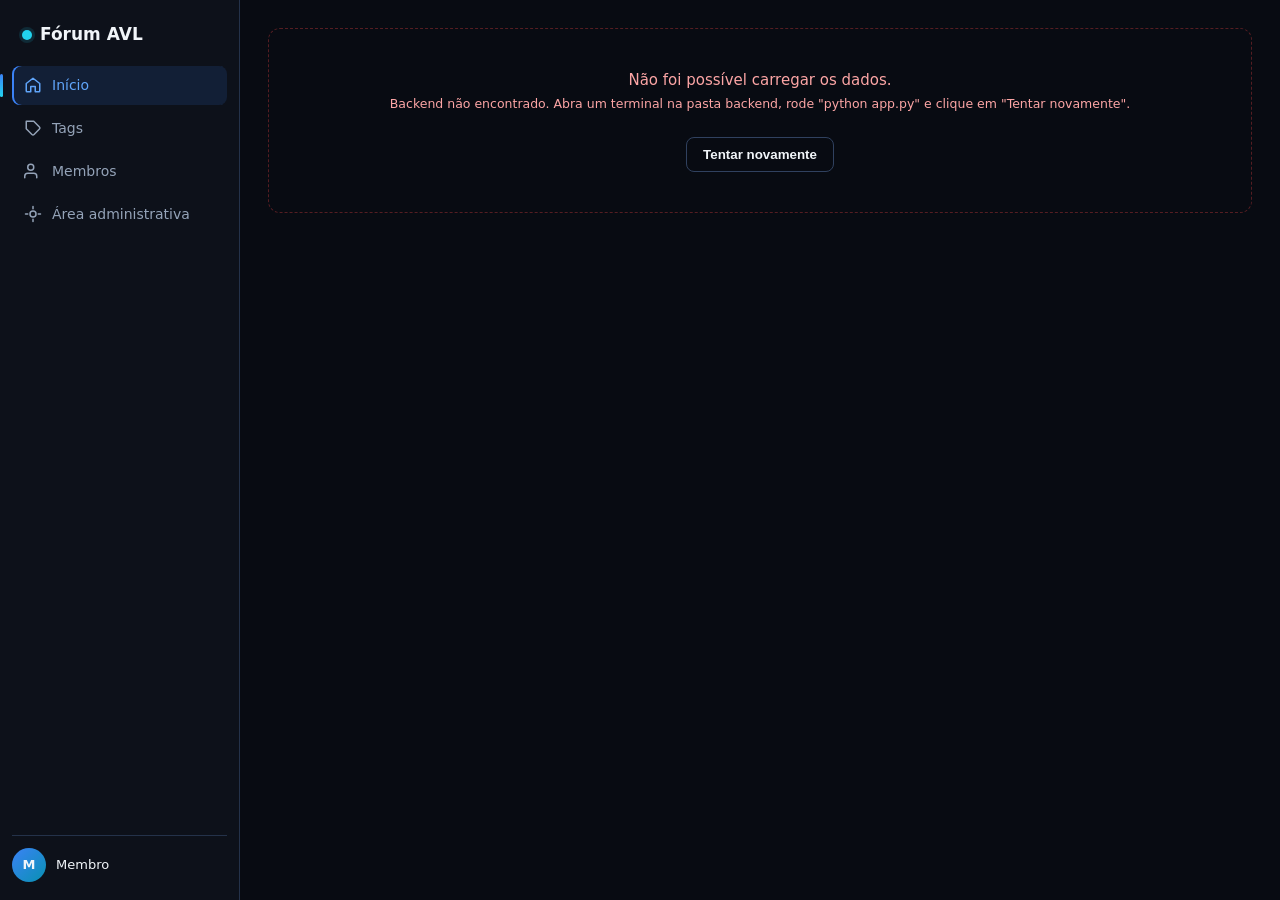
==== commit 1ca83a12: "feat(frontend): atualizar páginas index e cadastro de admin" ====
--- a/frontend/index.html
+++ b/frontend/index.html
@@ -1,3 +1,20 @@
-<!DOCTYPE html><html lang="pt-BR"><head><meta charset="UTF-8"><meta name="viewport" content="width=device-width,initial-scale=1"><title>Fórum AVL</title><link rel="stylesheet" href="css/style.css"></head>
-<body><button class="btn ghost burger" id="bg">☰</button><div class="app"><aside class="side" id="side"></aside><main id="view"></main></div><div class="tip" id="tip" style="display:none"></div>
-<script src="js/api.js"></script><script src="js/arvore.js"></script><script src="js/app.js"></script></body></html>
+<!DOCTYPE html>
+<html lang="pt-BR">
+<head>
+  <meta charset="UTF-8">
+  <meta name="viewport" content="width=device-width,initial-scale=1">
+  <title>Fórum AVL — Dúvidas Acadêmicas</title>
+  <link rel="stylesheet" href="css/style.css">
+</head>
+<body>
+  <button class="btn ghost burger" id="bg" aria-label="Abrir menu">☰</button>
+  <div class="app">
+    <aside class="side" id="side"></aside>
+    <main id="view" aria-live="polite"></main>
+  </div>
+  <div class="tip" id="tip" style="display:none"></div>
+  <script src="js/api.js"></script>
+  <script src="js/arvore.js"></script>
+  <script src="js/app.js"></script>
+</body>
+</html>
--- a/frontend/css/style.css
+++ b/frontend/css/style.css
@@ -31,3 +31,47 @@
 .bar{height:8px;background:var(--bd);border-radius:9px;overflow:hidden}.bar i{display:block;height:100%;background:linear-gradient(90deg,var(--pri),var(--cy))}
 .burger{display:none}
 @media(max-width:820px){.app{grid-template-columns:1fr}.side{position:fixed;inset:0 auto 0 0;width:240px;z-index:30;transform:translateX(-100%);transition:.2s}.side.open{transform:none}.burger{display:block;position:fixed;top:10px;right:10px;z-index:35}main{padding:60px 14px 20px}.two{grid-template-columns:1fr}}
+
+/* ===== Reforço visual inspirado na referência (glow azul, entrada em cascata, microinterações) ===== */
+@keyframes fadeSlide{from{opacity:0;transform:translateY(10px)}to{opacity:1;transform:translateY(0)}}
+@keyframes ring{0%{box-shadow:0 0 0 0 #3b82f655}100%{box-shadow:0 0 0 6px #3b82f600}}
+@keyframes glowPulse{0%,100%{box-shadow:0 0 0 1px #3b82f655,0 10px 30px -12px #3b82f680}50%{box-shadow:0 0 0 1px #22d3ee66,0 10px 34px -10px #22d3ee80}}
+main{animation:fadeSlide .35s ease both}
+.card{animation:fadeSlide .35s ease both}
+.grid>.card:nth-child(1){animation-delay:.02s}.grid>.card:nth-child(2){animation-delay:.06s}.grid>.card:nth-child(3){animation-delay:.1s}
+.grid>.card:nth-child(4){animation-delay:.14s}.grid>.card:nth-child(5){animation-delay:.18s}.grid>.card:nth-child(6){animation-delay:.22s}
+#ls>.card:nth-child(n){animation:fadeSlide .3s ease both}
+.post:nth-of-type(n){animation:fadeSlide .3s ease both}
+.card:hover{transform:translateY(-2px);box-shadow:0 14px 30px -18px #3b82f660}
+.btn{position:relative;overflow:hidden}
+.btn:not(:disabled):hover{transform:translateY(-1px);box-shadow:0 8px 20px -8px #3b82f6aa}
+.btn:not(:disabled):active{transform:translateY(0)}
+.av{animation:ring 1.8s ease-out}
+.nav{position:relative}
+.nav.on::before{content:"";position:absolute;left:-12px;top:8px;bottom:8px;width:3px;border-radius:3px;background:linear-gradient(var(--pri),var(--cy))}
+.logo i{animation:glowPulse 2.6s ease-in-out infinite}
+.tag{transition:.15s}.tag:hover{background:#22d3ee26;border-color:#22d3ee66;transform:translateY(-1px)}
+.nd{transition:transform .15s}.nd:hover{transform:scale(1.03)}
+.edge{stroke-dasharray:220;animation:drawEdge .6s ease-out both}
+@keyframes drawEdge{from{stroke-dashoffset:220}to{stroke-dashoffset:0}}
+.kpi b{background:linear-gradient(90deg,var(--priL),var(--cy));-webkit-background-clip:text;background-clip:text;color:transparent}
+.toast{animation:fadeSlide .25s ease both}
+
+
+/* ===== Complementos da versão revisada ===== */
+.btnrow{display:flex;gap:8px;justify-content:flex-end;flex-wrap:wrap}
+.btn.danger{color:#fca5a5;border-color:#ef444466}.btn.danger:hover{background:#ef444422}
+.sug div.on,.sug div:hover{background:var(--hover)}.sug .mut{margin-left:6px}
+.cap{min-height:22px;margin-bottom:10px;color:var(--priL);font-size:14px}
+.nd.novo rect{stroke:var(--ok);stroke-width:2.5;fill:#22c55e18}
+.nd.rot rect{stroke:var(--warn);stroke-width:2.5;fill:#f59e0b18}
+.treebox.still .nd,.treebox.still .edge{animation:none}.treebox.still .nd.novo{animation:pop .4s}
+pre.txt{background:var(--bg2);border:1px solid var(--bd);border-radius:12px;padding:14px;overflow:auto;margin-top:14px;font:12px/1.5 ui-monospace,Consolas,monospace;color:var(--t2)}
+.modal .card{max-height:94vh;overflow:auto}.modal .card:hover{transform:none}
+a.btn{display:inline-block}
+@media(prefers-reduced-motion:reduce){*{animation:none!important;transition:none!important}}
+.treebox{height:auto;min-height:320px;max-height:72vh;text-align:left}
+.treebox svg{display:block;margin:0 auto}
+.edge{stroke-dasharray:100;animation:drawEdgeN .6s ease-out both}
+@keyframes drawEdgeN{from{stroke-dashoffset:100}to{stroke-dashoffset:0}}
+.treebox.still .edge{animation:none}
